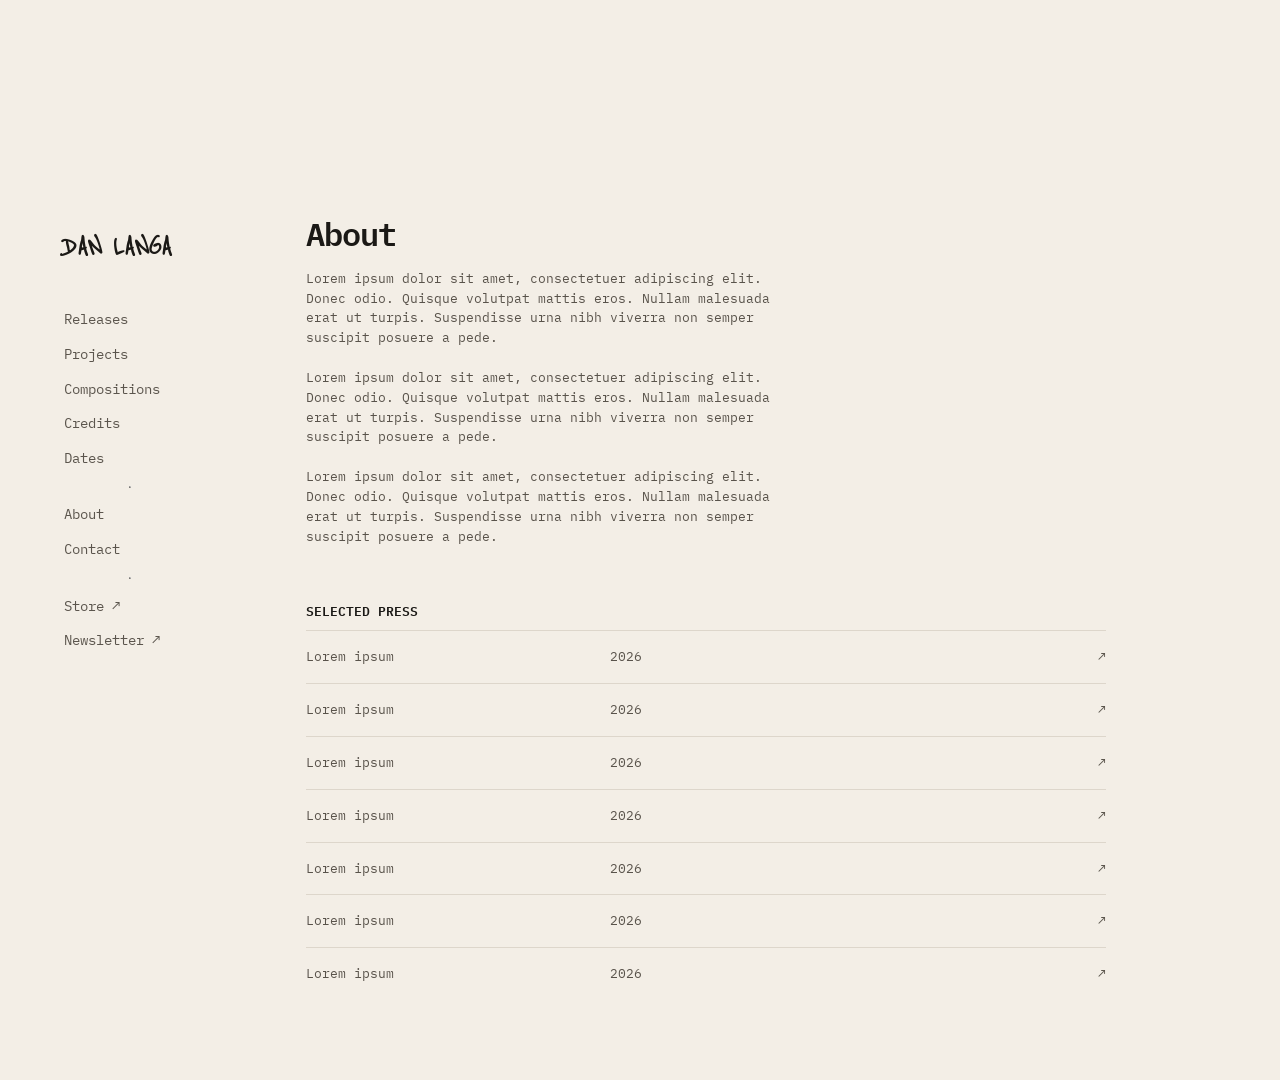
==== about.html @ b2753a32 "Initial Commit" ====
<!DOCTYPE html>
<html lang="en">
<head>
  <meta charset="UTF-8">
  <meta name="viewport" content="width=device-width, initial-scale=1">
  <title>Dan Langa — Home</title>
  
  <!--swap font code here from Google Fonts, then change css file -->
  <link rel="preconnect" href="https://fonts.googleapis.com">
  <link rel="preconnect" href="https://fonts.gstatic.com" crossorigin>
<link href="https://fonts.googleapis.com/css2?family=Cardo:ital,wght@0,400;0,700;1,400&family=IBM+Plex+Mono:ital,wght@0,100;0,200;0,300;0,400;0,500;0,600;0,700;1,100;1,200;1,300;1,400;1,500;1,600;1,700&family=Reenie+Beanie&display=swap" rel="stylesheet">
  <link rel="stylesheet" href="css/styles.css">
</head>

<body data-page="home">
  <!--mobile only-->
  <div class="mobile-bar">
    <strong>Dan Langa</strong>
    <button class="menu-btn" type="button" data-menu-toggle aria-expanded="false" aria-controls="sidebar">Menu</button>
  </div>
  <!--universal-->
  <div class="overlay" data-overlay></div>
  <div class="layout">
    <aside class="sidebar" id="sidebar">
      <a class="title" href="index.html">
        <span class="title-name">Dan Langa</span>
      </a>
      <nav class="nav" data-nav aria-label="Primary">
        <a href="releases.html">Releases</a>
        <a href="projects.html">Projects</a>
        <a href="compositions.html">Compositions</a><a href="credits.html">Credits</a>
        <a href="dates.html">Dates</a>
        <hr>
        <a href="about.html">About</a>
        <a href="contact.html">Contact</a>
        <hr>
        <a href="store.html">Store ↗</a>
        <a href="newsletter.html">Newsletter ↗</a>
      </nav>
    </aside>
    <main class="content" id="main">
      <header class="hero">
        <h1>About</h1>
        <p class="lede">Lorem ipsum dolor sit amet, consectetuer adipiscing elit. Donec odio. Quisque volutpat mattis eros. Nullam malesuada erat ut turpis. Suspendisse urna nibh viverra non semper suscipit posuere a pede.<br><br>Lorem ipsum dolor sit amet, consectetuer adipiscing elit. Donec odio. Quisque volutpat mattis eros. Nullam malesuada erat ut turpis. Suspendisse urna nibh viverra non semper suscipit posuere a pede.<br><br>Lorem ipsum dolor sit amet, consectetuer adipiscing elit. Donec odio. Quisque volutpat mattis eros. Nullam malesuada erat ut turpis. Suspendisse urna nibh viverra non semper suscipit posuere a pede.</p>
      </header>
        <p class="eyebrow">SELECTED PRESS</p>
            <article class="item date">
                <p>Lorem ipsum</p>

                <div class="program-note">
                    <p>2026</p>
                </div>
                <div class="item-end">
                    <p> ↗</p>
                </div>
            </article>
             <article class="item date">
                <p>Lorem ipsum</p>

                <div class="program-note">
                    <p>2026</p>
                </div>
                <div class="item-end">
                    <p> ↗</p>
                </div>
            </article>
             <article class="item date">
                <p>Lorem ipsum</p>

                <div class="program-note">
                    <p>2026</p>
                </div>
                <div class="item-end">
                    <p> ↗</p>
                </div>
            </article>
             <article class="item date">
                <p>Lorem ipsum</p>

                <div class="program-note">
                    <p>2026</p>
                </div>
                <div class="item-end">
                    <p> ↗</p>
                </div>
            </article>
             <article class="item date">
                <p>Lorem ipsum</p>

                <div class="program-note">
                    <p>2026</p>
                </div>
                <div class="item-end">
                    <p> ↗</p>
                </div>
            </article>
             <article class="item date">
                <p>Lorem ipsum</p>

                <div class="program-note">
                    <p>2026</p>
                </div>
                <div class="item-end">
                    <p> ↗</p>
                </div>
            </article>
             <article class="item date">
                <p>Lorem ipsum</p>

                <div class="program-note">
                    <p>2026</p>
                </div>
                <div class="item-end">
                    <p> ↗</p>
                </div>
            </article>
    </main>
  </div>
  <script src="js/nav.js"></script>
</body>
</html>
---- css/styles.css ----
:root {
  --bg: #f3eee6;
  --bg-item: #f3eee6;
  --ink: #1b1916;
  --muted: #59534b;
  --line: #ddd6cb;
  --sidebar: #f3eee6;
  --sidebar-text: #1b1916;
  --sidebar-muted: #5b554d;
  --accent: #795748;
  --accent-soft: #f3d9cc;
  --sidebar-w: 260px;
  --radius: 18px;
  --font-sans: "IBM Plex Mono", system-ui, sans-serif;
  --font-serif: "Cardo", Georgia, serif;
  --font-hw: "Reenie Beanie", cursive;
  --w: 800px;
}
*,
*::before,
*::after {
  box-sizing: border-box;
}
html {
  scroll-behavior: smooth;
}
body {
  margin: 0;
  min-height: 100vh;
  font-family: var(--font-sans);
  color: var(--ink);
  background: var(--bg);
  line-height: 1.55;
}
img {
  flex-grow: 1;
  max-width: 100%;
  display: block;
}
a {
  color: inherit;
}

hr {
    color: var(--sidebar-muted);
    border-bottom: 1px solid var(--sidebar-muted);
}

.layout {
  display: flex;
  min-height: 100vh;
}
.sidebar {
  position: sticky;
  top: 0;
  width: var(--sidebar-w);
  flex: 0 0 var(--sidebar-w);
  height: 100vh;
  background: var(--sidebar);
  color: var(--sidebar-text);
  display: flex;
  flex-direction: column;
  padding: 25vh 64px 80px 64px;
  z-index: 40;
}
.title {
  text-decoration: none;
  margin-bottom: 36px;
}
.title-name {
  font-family: var(--font-hw);
  font-size: 1.75rem;
  font-weight: 600;
  text-transform: uppercase;
}
.nav {
  font-family: var(--font-sans);
  display: flex;
  flex-direction: column;
  gap: 4px;
}
.nav a {
  text-decoration: none;
  color: var(--sidebar-muted);
  padding: 0.3rem 0px;
  border-radius: 10px;
  font-size: 0.85rem;
}
.nav a:hover,
.nav a:focus-visible {
  color: var(--sidebar-text);
  background: rgba(255, 255, 255, 0.06);
}
.nav a.is-active {
  color: var(--sidebar-text);
  background: rgba(194, 78, 29, 0.22);
}

.mobile-bar {
  display: none;
  align-items: center;
  justify-content: space-between;
  padding: 14px 16px;
  background: var(--sidebar);
  color: var(--sidebar-text);
  position: sticky;
  top: 0;
  z-index: 50;
}
.menu-btn {
  appearance: none;
  border: 1px solid rgba(255, 255, 255, 0.18);
  background: transparent;
  color: inherit;
  border-radius: 10px;
  padding: 8px 12px;
  font: inherit;
  cursor: pointer;
}
.overlay {
  display: none;
  position: fixed;
  inset: 0;
  background: rgba(22, 29, 26, 0.45);
  z-index: 30;
}
.content {
  flex: 1;
  min-width: 0;
  padding: 24vh 64px 80px 64px;
  width:  100%;
  display: flex;
  flex-direction: column;
  align-items: center;
  transform:translateX(-64px)
}
.hero {
  width: 100%;
  max-width: var(--w);
  margin-bottom: 48px;
}

h1,
h2,
h3 {
  font-family: var(--font-serif);
  letter-spacing: -0.03em;
  font-weight: 550;
  line-height: 1.15;
}
h1 {
  font-family: var(--font-sans);
  margin: 0 0 16px;
}
h2 {
  font-size: 1.7rem;
  margin: 0 0 12px;
}
h3 {
  font-size: 1.2rem;
  margin: 0 0 8px;
}
.lede {
    font-size: .8rem;
  color: var(--muted);
  margin: 0;
  max-width: 62ch;
}

.eyebrow {
    text-align:left;
    width:100%;
    font-size:.8rem;
    font-weight:600;
    margin:.5rem 0;
    max-width:var(--w)
}

.item {
  background: var(--bg-item);
  border-top: 1px solid var(--line);
  padding: 1rem 0px;
  display: flex;
  align-items: center;
  max-width: var(--w);
  gap: 1rem;
  width: 100%;
}

.item h3 {
  flex: 1;
}

.item p {
  flex: 2;
  margin: 0;
  color: var(--muted);
  font-size:.8rem
}

.item a {
  flex: 1.25;
  text-align: right;
  font-family: var(--font-sans);
  font-size: .8rem;
}

.credits a {
    text-align: center;
}

.item .img {
    flex: 1;
    width: 100%;
    align-self: start;
}

.credits .img {
    flex: 0.5;
    width: 100%;
    align-self: start;
}

.credits {
    padding: .5rem 0;
}

.item .item-end {
    text-align: end;
}

.item .release {
    flex: 1.5
}

.item .release h3{
    font-size: 1rem;
    margin-bottom: 0;
}

.item .composition h3{
    font-size: 1rem;
    margin-bottom: 0;
}

.item .release p{
    flex: 0.5
}

.item .release-btn {
    flex: 2;
    display: flex;
    justify-content: center;
    align-items: center;
}

.tracks {
padding: .5rem 0;

}

.composition {
    flex: 1
}

.date {
    display: grid;
    grid-template-columns: repeat(3, 1fr);
  grid-template-rows: auto; /* or a specific height */
}

.date h3 {
    font-size:1rem;
}

.program-note {
    flex: 3;
    margin: 0 2rem;
}
.stack {
  display: grid;
  gap: 16px;
  max-width: 760px;
}
.section {
  margin-top: 40px;
}

.list {
  margin: 0;
  padding: 0;
  list-style: none;
}
.list li {
  padding: 16px 0;
  border-bottom: 1px solid var(--line);
}
.list li:first-child {
  padding-top: 0;
}
.muted {
  color: var(--muted);
}
.btn {
  display: inline-flex;
  align-items: center;
  gap: 8px;
  text-decoration: none;
  background: #766858;
  color: #fff;
  padding: .25rem .5rem;
  font-size: 0.75rem;
  font-weight: 500;
  cursor:pointer;
}
.btn:hover {
  background: var(--accent);
}
.form {
  display: grid;
  gap: 14px;
  max-width: 520px;
}
label {
  display: grid;
  gap: 6px;
  font-size: 0.9rem;
}
input,
textarea,
select {
  font: inherit;
  padding: 11px 12px;
  border-radius: 12px;
  border: 1px solid var(--line);
  background: #fff;
}
textarea {
  min-height: 140px;
  resize: vertical;
}
button[type="submit"] {
  appearance: none;
  border: 0;
  background: var(--ink);
  color: #fff;
  font: inherit;
  padding: 12px 16px;
  border-radius: 999px;
  cursor: pointer;
  justify-self: start;
}
button[type="submit"]:hover {
  background: var(--accent);
}
.faq details {
  background: var(--bg-item);
  border: 1px solid var(--line);
  border-radius: 14px;
  padding: 14px 16px;
}
.faq summary {
  cursor: pointer;
  font-weight: 600;
}
.faq p {
  margin: 10px 0 0;
  color: var(--muted);
}
@media (max-width: 900px) {
 
  .mobile-bar {
    display: flex;
  }
  .layout {
    display: block;
  }
  .sidebar {
    position: fixed;
    left: 0;
    top: 0;
    transform: translateX(-105%);
    transition: transform 0.22s ease;
  }
  body.nav-open .sidebar {
    transform: translateX(0);
  }
  body.nav-open .overlay {
    display: block;
  }
  .content {
    padding: 28px 18px 64px;
    transform: none;
  }

  .item {
    flex-direction: column;
    align-items: start;
  }

  .item .img {
    max-width: 300px;
  }
}
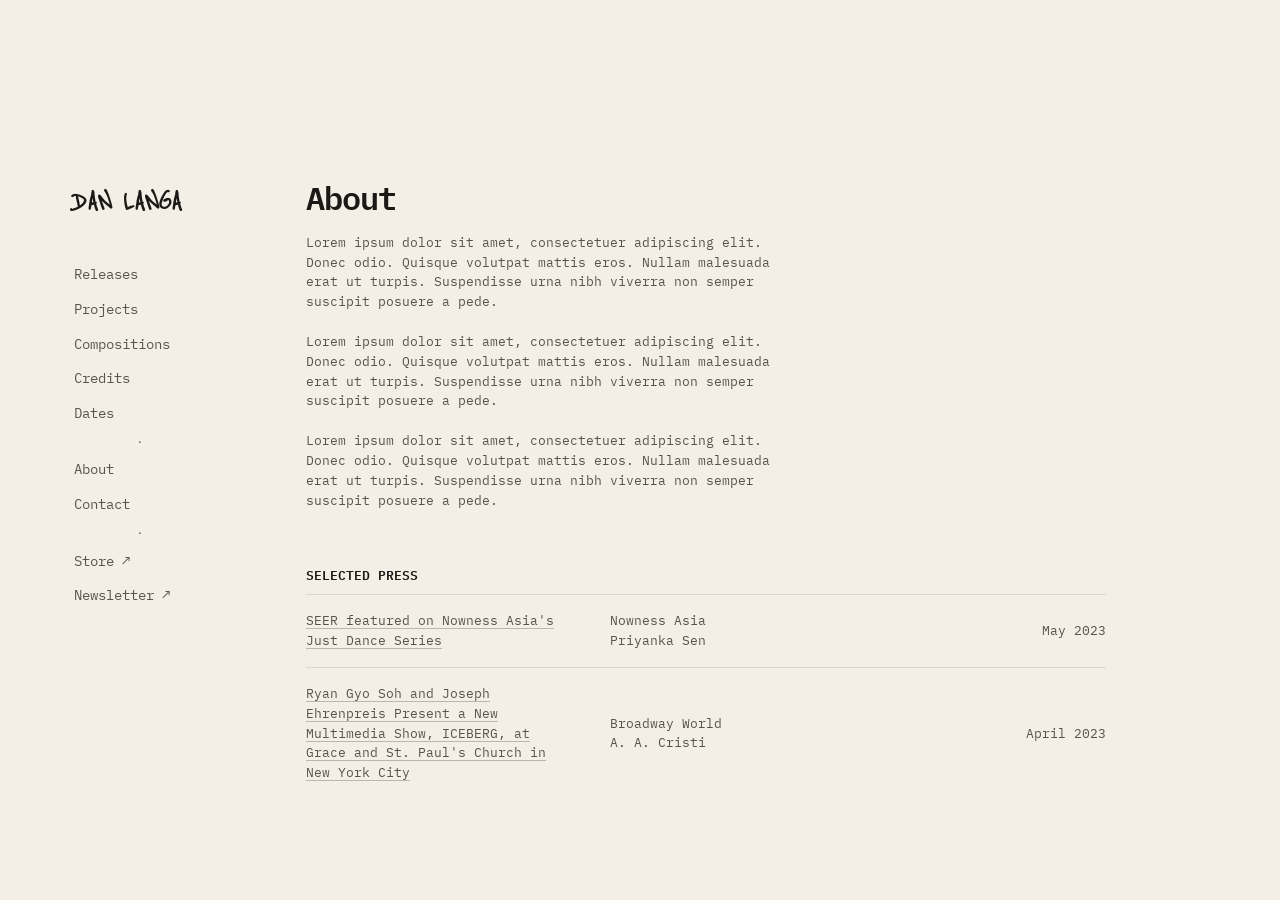
==== commit 97927d35: "press" ====
--- a/about.html
+++ b/about.html
@@ -45,75 +45,28 @@
       </header>
         <p class="eyebrow">SELECTED PRESS</p>
             <article class="item date">
-                <p>Lorem ipsum</p>
+                <p><a href="https://www.nowness.asia/series/just-dance/seer" target="_blank">SEER featured on Nowness Asia's Just Dance Series</a></p>
 
                 <div class="program-note">
-                    <p>2026</p>
+                                    <p>Nowness Asia<br>Priyanka Sen</p>
+
                 </div>
                 <div class="item-end">
-                    <p> ↗</p>
+             <p>May 2023</p>
                 </div>
             </article>
              <article class="item date">
-                <p>Lorem ipsum</p>
+                <p><a href="https://www.broadwayworld.com/off-off-broadway/article/Ren-Gyo-Soh-And-Joseph-Ehrenpreis-Present-A-New-Multimedia-Show-ICEBERG-At-Grace-And-St-Pauls-Church-In-New-York-City-20230406?fbclid=IwAR1l98s5ngQ7y14wrTatu4UjXl0elTMxvjbIF1MLgVznG6MHo-3UDk4pmI4" target="_blank">Ryan Gyo Soh and Joseph Ehrenpreis Present a New Multimedia Show, ICEBERG, at Grace and St. Paul's Church in New York City</a></p>
 
                 <div class="program-note">
-                    <p>2026</p>
+                                    <p>Broadway World<br>A. A. Cristi</p>
+
                 </div>
                 <div class="item-end">
-                    <p> ↗</p>
+             <p>April 2023</p>
                 </div>
             </article>
-             <article class="item date">
-                <p>Lorem ipsum</p>
-
-                <div class="program-note">
-                    <p>2026</p>
-                </div>
-                <div class="item-end">
-                    <p> ↗</p>
-                </div>
-            </article>
-             <article class="item date">
-                <p>Lorem ipsum</p>
-
-                <div class="program-note">
-                    <p>2026</p>
-                </div>
-                <div class="item-end">
-                    <p> ↗</p>
-                </div>
-            </article>
-             <article class="item date">
-                <p>Lorem ipsum</p>
-
-                <div class="program-note">
-                    <p>2026</p>
-                </div>
-                <div class="item-end">
-                    <p> ↗</p>
-                </div>
-            </article>
-             <article class="item date">
-                <p>Lorem ipsum</p>
-
-                <div class="program-note">
-                    <p>2026</p>
-                </div>
-                <div class="item-end">
-                    <p> ↗</p>
-                </div>
-            </article>
-             <article class="item date">
-                <p>Lorem ipsum</p>
-
-                <div class="program-note">
-                    <p>2026</p>
-                </div>
-                <div class="item-end">
-                    <p> ↗</p>
-                </div>
-            </article>
+           
     </main>
   </div>
   <script src="js/nav.js"></script>
--- a/css/styles.css
+++ b/css/styles.css
@@ -39,6 +39,9 @@
 }
 a {
   color: inherit;
+  text-underline-offset: .2rem;
+  text-decoration:underline;
+  text-decoration-color: #c0b4af;
 }
 
 hr {
@@ -49,6 +52,7 @@
 .layout {
   display: flex;
   min-height: 100vh;
+  justify-content:center;
 }
 .sidebar {
   position: sticky;
@@ -60,7 +64,7 @@
   color: var(--sidebar-text);
   display: flex;
   flex-direction: column;
-  padding: 25vh 64px 80px 64px;
+  padding: 20vh 64px 80px 64px;
   z-index: 40;
 }
 .title {
@@ -90,10 +94,6 @@
 .nav a:focus-visible {
   color: var(--sidebar-text);
   background: rgba(255, 255, 255, 0.06);
-}
-.nav a.is-active {
-  color: var(--sidebar-text);
-  background: rgba(194, 78, 29, 0.22);
 }
 
 .mobile-bar {
@@ -127,7 +127,8 @@
 .content {
   flex: 1;
   min-width: 0;
-  padding: 24vh 64px 80px 64px;
+  max-width: 1000px;
+  padding: 20vh 64px 80px 64px;
   width:  100%;
   display: flex;
   flex-direction: column;
@@ -143,7 +144,7 @@
 h1,
 h2,
 h3 {
-  font-family: var(--font-serif);
+  font-family: var(--font-sans);
   letter-spacing: -0.03em;
   font-weight: 550;
   line-height: 1.15;
@@ -153,11 +154,11 @@
   margin: 0 0 16px;
 }
 h2 {
-  font-size: 1.7rem;
+  font-size: 1.6rem;
   margin: 0 0 12px;
 }
 h3 {
-  font-size: 1.2rem;
+  font-size: 1rem;
   margin: 0 0 8px;
 }
 .lede {
@@ -185,6 +186,7 @@
   max-width: var(--w);
   gap: 1rem;
   width: 100%;
+  flex-wrap: wrap;
 }
 
 .item h3 {
@@ -227,6 +229,7 @@
 
 .item .item-end {
     text-align: end;
+    flex:1;
 }
 
 .item .release {
@@ -234,7 +237,7 @@
 }
 
 .item .release h3{
-    font-size: 1rem;
+    font-size: .9rem;
     margin-bottom: 0;
 }
 
@@ -248,14 +251,27 @@
 }
 
 .item .release-btn {
-    flex: 2;
+    flex: 1;
     display: flex;
-    justify-content: center;
-    align-items: center;
-}
+    justify-content: end;
+    align-items: end;
+ 
+
+}
+
+.item .btn {
+   color: white;
+    font-size:.8rem;
+    font-weight:500;
+
+}
+
 
 .tracks {
-padding: .5rem 0;
+padding: .6rem 0;
+display:flex;
+flex-direction:column;
+gap:4px
 
 }
 
@@ -401,4 +417,47 @@
   .item .img {
     max-width: 300px;
   }
+}
+
+/* Reset the button so it looks like your current .btn div */
+button.btn {
+    font: inherit;
+    color: inherit;
+    border: 0;.item { flex-wrap: wrap; }
+    cursor: pointer;
+}
+
+/* Hide ABOUT while open (the mockup shows LESS at the bottom instead) */
+.item.is-open .release-btn {
+    visibility: hidden;
+}
+
+/* Expandable region: spans every column of the article's grid */
+.details {
+    flex: 0 0 100%;
+    display: grid;
+    grid-template-rows: 0fr;
+    /* transition: grid-template-rows 0.4s ease; */
+}
+.item.is-open .details {
+    grid-template-rows: 1fr;
+}
+.details-inner {
+    overflow: hidden;
+    min-height: 0; /* required for the 0fr collapse to work */
+}
+
+.details-columns {
+    display: grid;
+    grid-template-columns: 1fr 1fr;
+    gap: 3rem;
+    padding: 1.5rem 0 1.25rem;
+}
+
+@media (max-width: 700px) {
+    .details-columns { grid-template-columns: 1fr; gap: 0; }
+}
+
+@media (prefers-reduced-motion: reduce) {
+    .details { transition: none; }
 }
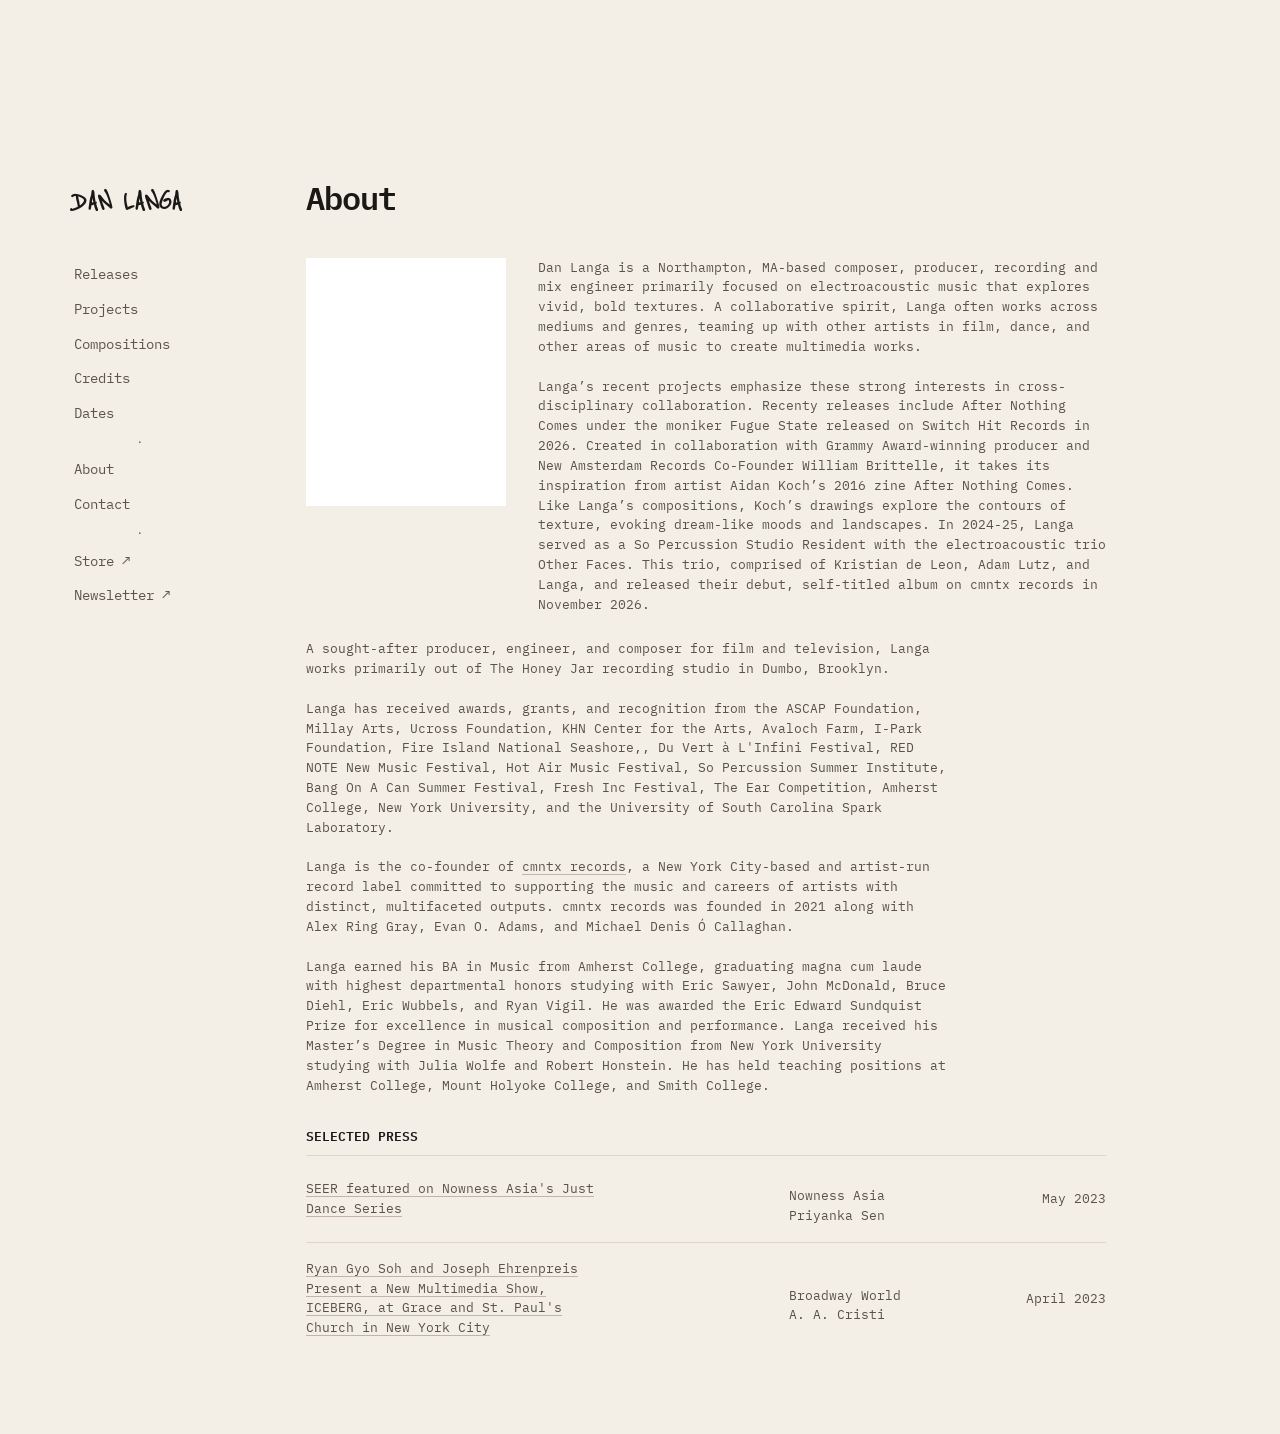
==== commit c9518fb3: "about" ====
--- a/about.html
+++ b/about.html
@@ -1,14 +1,17 @@
 <!DOCTYPE html>
 <html lang="en">
+
 <head>
   <meta charset="UTF-8">
   <meta name="viewport" content="width=device-width, initial-scale=1">
   <title>Dan Langa — Home</title>
-  
+
   <!--swap font code here from Google Fonts, then change css file -->
   <link rel="preconnect" href="https://fonts.googleapis.com">
   <link rel="preconnect" href="https://fonts.gstatic.com" crossorigin>
-<link href="https://fonts.googleapis.com/css2?family=Cardo:ital,wght@0,400;0,700;1,400&family=IBM+Plex+Mono:ital,wght@0,100;0,200;0,300;0,400;0,500;0,600;0,700;1,100;1,200;1,300;1,400;1,500;1,600;1,700&family=Reenie+Beanie&display=swap" rel="stylesheet">
+  <link
+    href="https://fonts.googleapis.com/css2?family=Cardo:ital,wght@0,400;0,700;1,400&family=IBM+Plex+Mono:ital,wght@0,100;0,200;0,300;0,400;0,500;0,600;0,700;1,100;1,200;1,300;1,400;1,500;1,600;1,700&family=Reenie+Beanie&display=swap"
+    rel="stylesheet">
   <link rel="stylesheet" href="css/styles.css">
 </head>
 
@@ -41,34 +44,91 @@
     <main class="content" id="main">
       <header class="hero">
         <h1>About</h1>
-        <p class="lede">Lorem ipsum dolor sit amet, consectetuer adipiscing elit. Donec odio. Quisque volutpat mattis eros. Nullam malesuada erat ut turpis. Suspendisse urna nibh viverra non semper suscipit posuere a pede.<br><br>Lorem ipsum dolor sit amet, consectetuer adipiscing elit. Donec odio. Quisque volutpat mattis eros. Nullam malesuada erat ut turpis. Suspendisse urna nibh viverra non semper suscipit posuere a pede.<br><br>Lorem ipsum dolor sit amet, consectetuer adipiscing elit. Donec odio. Quisque volutpat mattis eros. Nullam malesuada erat ut turpis. Suspendisse urna nibh viverra non semper suscipit posuere a pede.</p>
+        <br>
+
+        <div class="about">
+          <div><img style="max-width:200px" src='./assets/images/blank2.png'></div>
+          <p class="lede">Dan Langa is a Northampton, MA-based composer, producer, recording and mix engineer primarily
+            focused on electroacoustic music that explores vivid, bold textures. A collaborative spirit, Langa often
+            works
+            across mediums and genres, teaming up with other artists in film, dance, and other areas of music to create
+            multimedia works.
+            <br><br>
+                Langa’s recent projects emphasize these strong interests in cross-disciplinary collaboration. Recenty
+          releases
+          include After Nothing Comes under the moniker Fugue State released on Switch Hit Records in 2026. Created in
+          collaboration with Grammy Award-winning producer and New Amsterdam Records Co-Founder William Brittelle, it
+          takes its inspiration from artist Aidan Koch’s 2016 zine After Nothing Comes. Like Langa’s compositions,
+          Koch’s drawings explore the contours of texture, evoking dream-like moods and landscapes. In 2024-25, Langa
+          served as a So Percussion Studio Resident with the electroacoustic trio Other Faces. This trio, comprised of
+          Kristian de Leon, Adam Lutz, and Langa, and released their debut, self-titled album on cmntx records in
+          November 2026.
+      
+          </p>
+
+        </div>
+        <br>
+        <div class="about">
+        <p class="lede">
+      
+          A sought-after producer, engineer, and composer for film and television, Langa works primarily out of The
+          Honey Jar recording studio in Dumbo, Brooklyn.
+          <br><br>
+          Langa has received awards, grants, and recognition from the ASCAP Foundation, Millay Arts, Ucross
+          Foundation,
+          KHN Center for the Arts, Avaloch Farm, I-Park Foundation, Fire Island National Seashore,, Du Vert à L'Infini
+          Festival, RED NOTE New Music Festival, Hot Air Music Festival, So Percussion Summer Institute, Bang On A Can
+          Summer Festival, Fresh Inc Festival, The Ear Competition, Amherst College, New York University, and the
+          University of South Carolina Spark Laboratory.
+          <br><br>
+          Langa is the co-founder of <a href="https://www.cmntxrecords.com/" target="_blank">cmntx records</a>, a New York City-based and artist-run record label committed to
+          supporting the music and careers of artists with distinct, multifaceted outputs. cmntx records was founded
+          in
+          2021 along with Alex Ring Gray, Evan O. Adams, and Michael Denis Ó Callaghan.
+          <br><br>
+          Langa earned his BA in Music from Amherst College, graduating magna cum laude with highest departmental
+          honors
+          studying with Eric Sawyer, John McDonald, Bruce Diehl, Eric Wubbels, and Ryan Vigil. He was awarded the Eric
+          Edward Sundquist Prize for excellence in musical composition and performance. Langa received his Master’s
+          Degree in Music Theory and Composition from New York University studying with Julia Wolfe and Robert
+          Honstein.
+          He has held teaching positions at Amherst College, Mount Holyoke College, and Smith College.
+        </p>
+        <div style="width:100%; max-width:200px"></div>
+        </div>
       </header>
-        <p class="eyebrow">SELECTED PRESS</p>
-            <article class="item date">
-                <p><a href="https://www.nowness.asia/series/just-dance/seer" target="_blank">SEER featured on Nowness Asia's Just Dance Series</a></p>
 
-                <div class="program-note">
-                                    <p>Nowness Asia<br>Priyanka Sen</p>
+      <p class="eyebrow">SELECTED PRESS</p>
+      <article class="item date">
+        <p><a href="https://www.nowness.asia/series/just-dance/seer" target="_blank">SEER featured on Nowness Asia's
+            Just Dance Series</a></p>
+<div></div>
+        <div class="program-note press">
+          <p>Nowness Asia<br>Priyanka Sen</p>
 
-                </div>
-                <div class="item-end">
-             <p>May 2023</p>
-                </div>
-            </article>
-             <article class="item date">
-                <p><a href="https://www.broadwayworld.com/off-off-broadway/article/Ren-Gyo-Soh-And-Joseph-Ehrenpreis-Present-A-New-Multimedia-Show-ICEBERG-At-Grace-And-St-Pauls-Church-In-New-York-City-20230406?fbclid=IwAR1l98s5ngQ7y14wrTatu4UjXl0elTMxvjbIF1MLgVznG6MHo-3UDk4pmI4" target="_blank">Ryan Gyo Soh and Joseph Ehrenpreis Present a New Multimedia Show, ICEBERG, at Grace and St. Paul's Church in New York City</a></p>
+        </div>
+        <div class="item-end press">
+          <p>May 2023</p>
+        </div>
+      </article>
+      <article class="item date">
+        <p><a
+            href="https://www.broadwayworld.com/off-off-broadway/article/Ren-Gyo-Soh-And-Joseph-Ehrenpreis-Present-A-New-Multimedia-Show-ICEBERG-At-Grace-And-St-Pauls-Church-In-New-York-City-20230406?fbclid=IwAR1l98s5ngQ7y14wrTatu4UjXl0elTMxvjbIF1MLgVznG6MHo-3UDk4pmI4"
+            target="_blank">Ryan Gyo Soh and Joseph Ehrenpreis Present a New Multimedia Show, ICEBERG, at Grace and St.
+            Paul's Church in New York City</a></p>
+<div></div>
+        <div class="program-note press">
+          <p>Broadway World<br>A. A. Cristi</p>
 
-                <div class="program-note">
-                                    <p>Broadway World<br>A. A. Cristi</p>
+        </div>
+        <div class="item-end press">
+          <p>April 2023</p>
+        </div>
+      </article>
 
-                </div>
-                <div class="item-end">
-             <p>April 2023</p>
-                </div>
-            </article>
-           
     </main>
   </div>
   <script src="js/nav.js"></script>
 </body>
+
 </html>
--- a/css/styles.css
+++ b/css/styles.css
@@ -138,7 +138,7 @@
 .hero {
   width: 100%;
   max-width: var(--w);
-  margin-bottom: 48px;
+  margin-bottom: 24px;
 }
 
 h1,
@@ -165,7 +165,7 @@
     font-size: .8rem;
   color: var(--muted);
   margin: 0;
-  max-width: 62ch;
+  align-self: flex-end;
 }
 
 .eyebrow {
@@ -207,6 +207,12 @@
   font-size: .8rem;
 }
 
+.projects a {
+  flex: 1;
+}
+
+
+
 .credits a {
     text-align: center;
 }
@@ -243,7 +249,6 @@
 
 .item .composition h3{
     font-size: 1rem;
-    margin-bottom: 0;
 }
 
 .item .release p{
@@ -276,12 +281,12 @@
 }
 
 .composition {
-    flex: 1
+    flex: 5
 }
 
 .date {
     display: grid;
-    grid-template-columns: repeat(3, 1fr);
+    grid-template-columns: 2fr 1fr 1fr 1fr;
   grid-template-rows: auto; /* or a specific height */
 }
 
@@ -291,7 +296,6 @@
 
 .program-note {
     flex: 3;
-    margin: 0 2rem;
 }
 .stack {
   display: grid;
@@ -369,22 +373,21 @@
 button[type="submit"]:hover {
   background: var(--accent);
 }
-.faq details {
-  background: var(--bg-item);
-  border: 1px solid var(--line);
-  border-radius: 14px;
-  padding: 14px 16px;
-}
-.faq summary {
-  cursor: pointer;
-  font-weight: 600;
-}
-.faq p {
-  margin: 10px 0 0;
-  color: var(--muted);
-}
+
+.about {
+  display: flex;
+  flex-direction:row;
+  gap: 2rem;
+}
+
 @media (max-width: 900px) {
  
+  .about {
+
+  flex-direction:column;
+
+}
+
   .mobile-bar {
     display: flex;
   }
@@ -460,4 +463,42 @@
 
 @media (prefers-reduced-motion: reduce) {
     .details { transition: none; }
-}+}
+
+.program-note {
+    margin-top: 4px;
+}
+
+
+
+.program-note summary {
+    cursor: pointer;
+    list-style: none;
+    display: inline-block;
+}
+
+.program-note summary::-webkit-details-marker {
+    display: none;
+}
+
+.program-note summary::after {
+    content: " +";
+}
+
+.program-note[open] summary::after {
+    content: " −";
+}
+
+.program-note p {
+    margin-top: 10px;
+}
+
+summary {
+  font-size: .8rem;
+  color: var(--muted);
+     text-underline-offset: .2rem;
+    text-decoration: underline;
+    text-decoration-color: #c0b4af;
+    user-select: none
+}
+
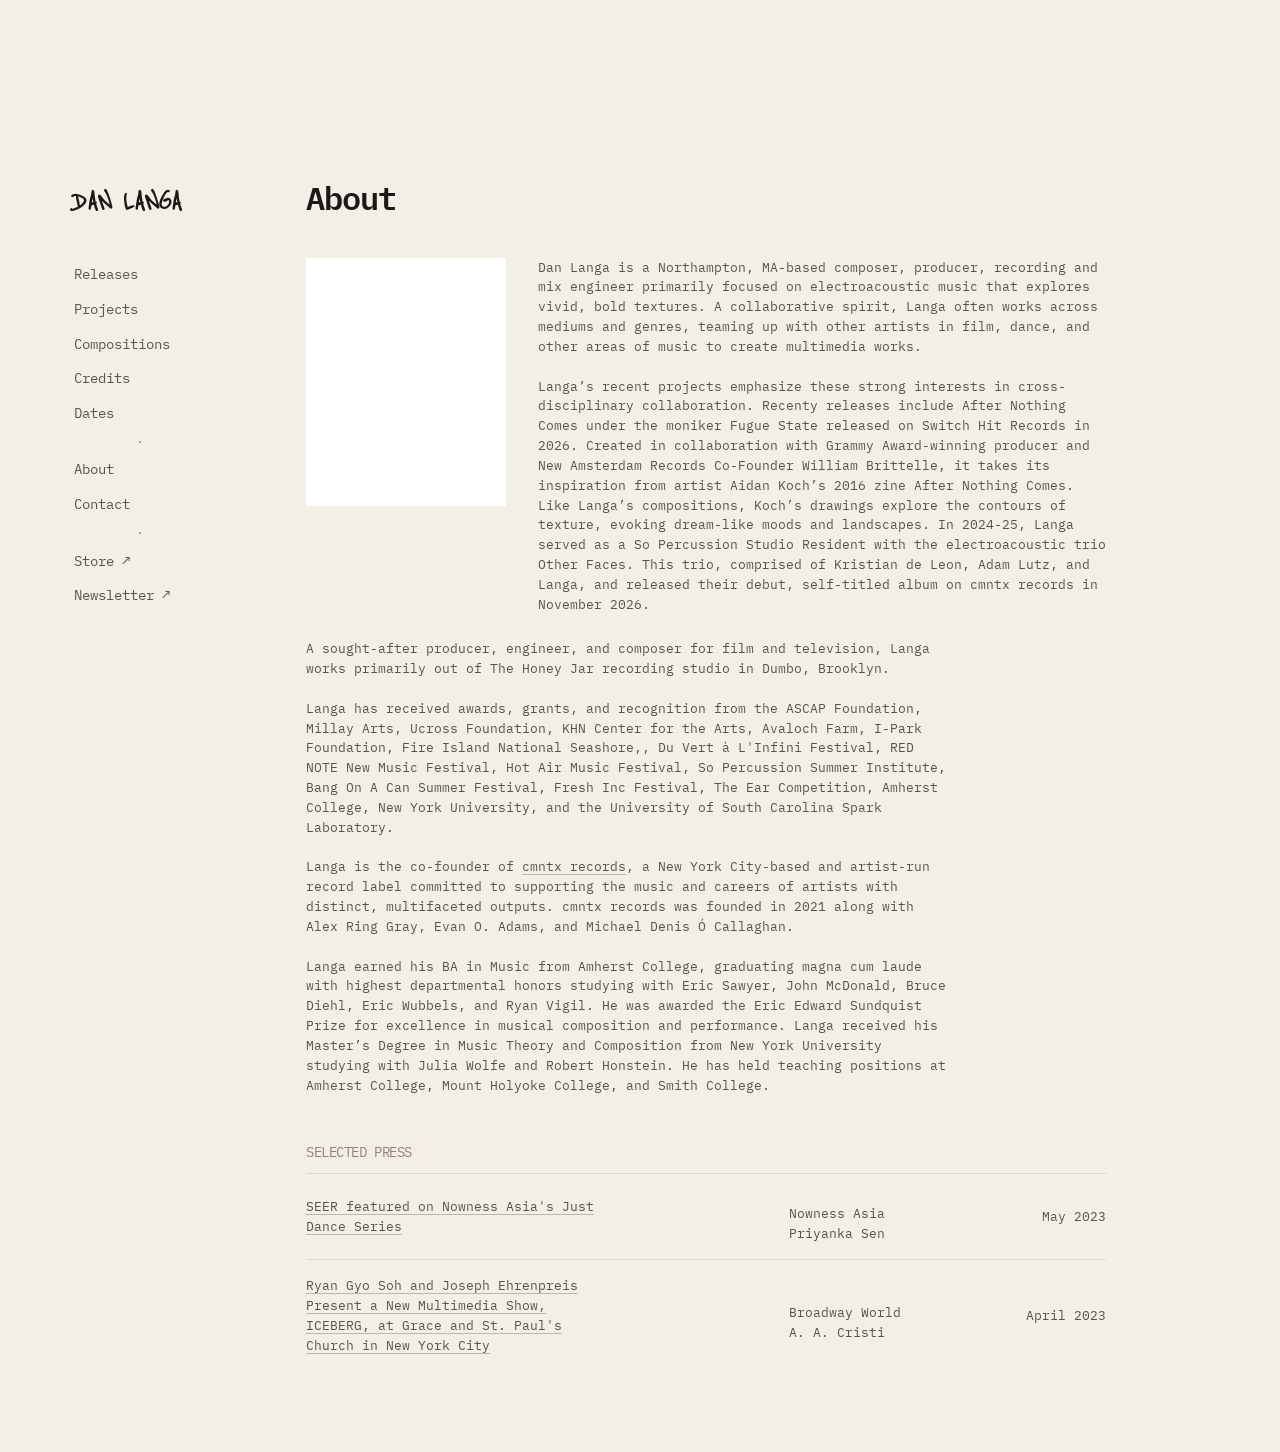
==== commit c586fe76: "buttons" ====
--- a/about.html
+++ b/about.html
@@ -97,9 +97,10 @@
         <div style="width:100%; max-width:200px"></div>
         </div>
       </header>
-
-      <p class="eyebrow">SELECTED PRESS</p>
-      <article class="item date">
+<br>
+<h2
+                style="text-align: left; width: 100%; font-size:.9rem; max-width:800px; color:rgb(145, 130, 117); font-weight:400">
+                SELECTED PRESS</h2>      <article class="item date">
         <p><a href="https://www.nowness.asia/series/just-dance/seer" target="_blank">SEER featured on Nowness Asia's
             Just Dance Series</a></p>
 <div></div>
--- a/css/styles.css
+++ b/css/styles.css
@@ -243,8 +243,8 @@
 }
 
 .item .release h3{
-    font-size: .9rem;
-    margin-bottom: 0;
+    font-size: 1rem;
+    margin-bottom: 4px;
 }
 
 .item .composition h3{
@@ -264,19 +264,13 @@
 
 }
 
-.item .btn {
-   color: white;
-    font-size:.8rem;
-    font-weight:500;
-
-}
 
 
 .tracks {
 padding: .6rem 0;
 display:flex;
 flex-direction:column;
-gap:4px
+gap:8px
 
 }
 
@@ -292,6 +286,8 @@
 
 .date h3 {
     font-size:1rem;
+    font-weight:500;
+    margin-top:8px;
 }
 
 .program-note {
@@ -321,21 +317,7 @@
 .muted {
   color: var(--muted);
 }
-.btn {
-  display: inline-flex;
-  align-items: center;
-  gap: 8px;
-  text-decoration: none;
-  background: #766858;
-  color: #fff;
-  padding: .25rem .5rem;
-  font-size: 0.75rem;
-  font-weight: 500;
-  cursor:pointer;
-}
-.btn:hover {
-  background: var(--accent);
-}
+
 .form {
   display: grid;
   gap: 14px;
@@ -428,12 +410,9 @@
     color: inherit;
     border: 0;.item { flex-wrap: wrap; }
     cursor: pointer;
-}
-
-/* Hide ABOUT while open (the mockup shows LESS at the bottom instead) */
-.item.is-open .release-btn {
-    visibility: hidden;
-}
+    background-color: transparent;
+}
+
 
 /* Expandable region: spans every column of the article's grid */
 .details {
@@ -502,3 +481,49 @@
     user-select: none
 }
 
+.past {
+  display: flex;
+  flex-direction: column;
+  align-items: start;
+  margin-bottom:4px;
+}
+
+.past p {
+  margin-bottom:6px;
+}
+
+.about-btn {
+    background: none;
+    border: none;
+    padding: 0;
+    font: inherit;
+    color: inherit;
+    cursor: pointer;
+    text-align: left;
+}
+
+.about-btn::after {
+    content: " +";
+}
+
+.item.is-open .about-btn::after {
+    content: " −";
+}
+
+.about-btn:focus-visible {
+    outline: 2px solid currentColor;
+    outline-offset: 2px;
+}
+
+button.btn {
+    font: inherit;
+    color: inherit;
+    border: 0;
+    cursor: pointer;
+    background-color: transparent;
+        font-size:.8rem;
+          text-underline-offset: .2rem;
+  text-decoration:underline;
+  text-decoration-color: #c0b4af;
+
+}
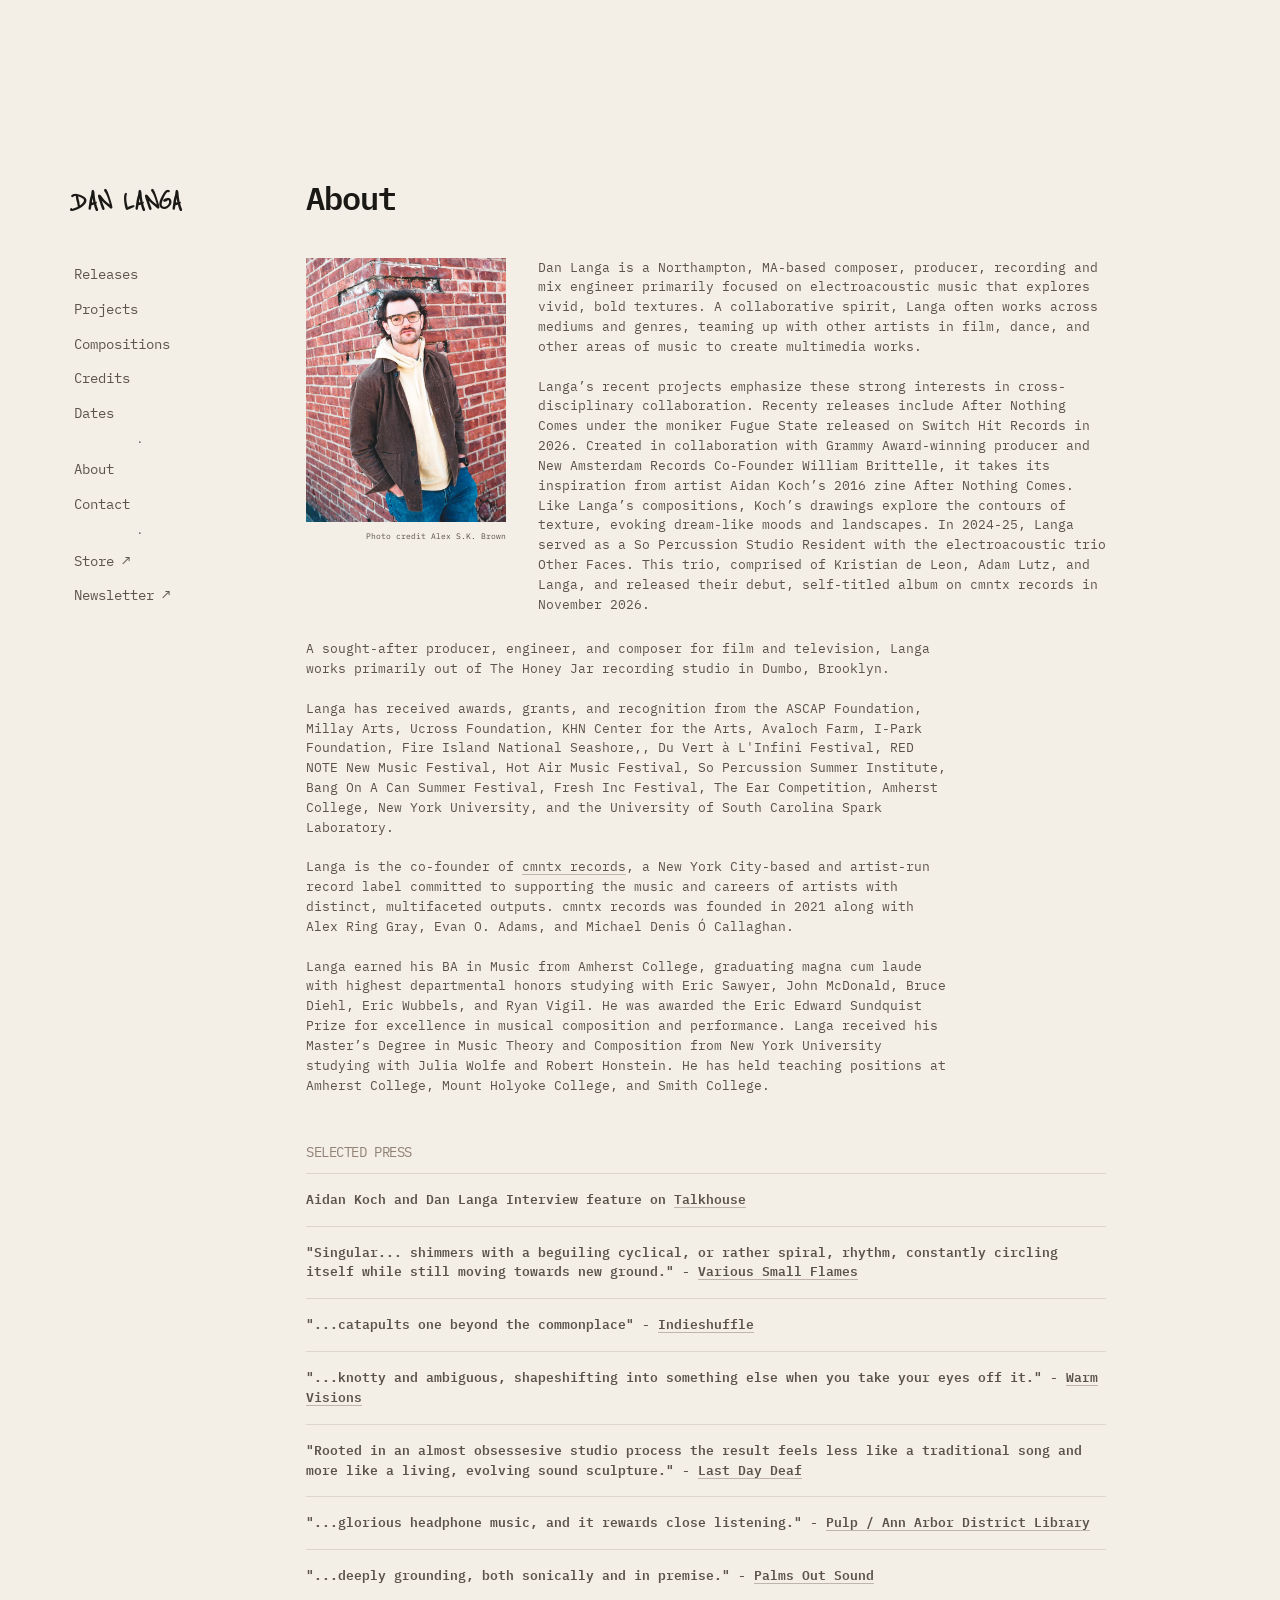
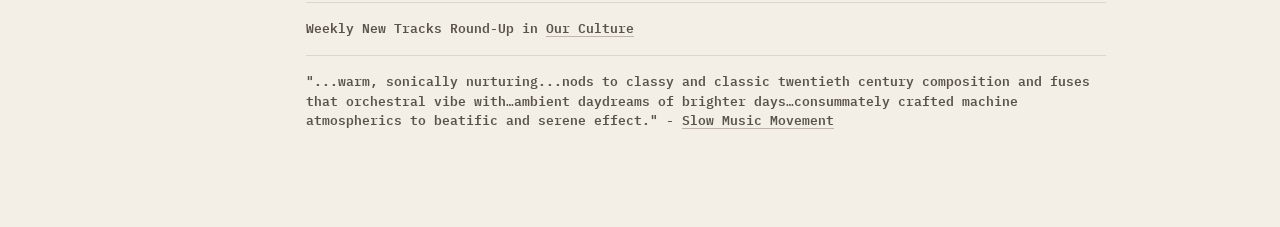
==== commit e281c5bc: "pre final" ====
--- a/about.html
+++ b/about.html
@@ -4,7 +4,7 @@
 <head>
   <meta charset="UTF-8">
   <meta name="viewport" content="width=device-width, initial-scale=1">
-  <title>Dan Langa — Home</title>
+  <title>Dan Langa — About</title>
 
   <!--swap font code here from Google Fonts, then change css file -->
   <link rel="preconnect" href="https://fonts.googleapis.com">
@@ -13,12 +13,18 @@
     href="https://fonts.googleapis.com/css2?family=Cardo:ital,wght@0,400;0,700;1,400&family=IBM+Plex+Mono:ital,wght@0,100;0,200;0,300;0,400;0,500;0,600;0,700;1,100;1,200;1,300;1,400;1,500;1,600;1,700&family=Reenie+Beanie&display=swap"
     rel="stylesheet">
   <link rel="stylesheet" href="css/styles.css">
+  <link rel="apple-touch-icon" sizes="180x180" href="./assets/images/favicon_io/apple-touch-icon.png">
+  <link rel="icon" type="image/png" sizes="32x32" href="./assets/images/favicon_io/favicon-32x32.png">
+  <link rel="icon" type="image/png" sizes="16x16" href="./assets/images/favicon_io/favicon-16x16.png">
+  <link rel="manifest" href="./assets/images/favicon_io/site.webmanifest">
 </head>
 
 <body data-page="home">
   <!--mobile only-->
   <div class="mobile-bar">
-    <strong>Dan Langa</strong>
+      <a class="title" href="index.html">
+        <span class="title-name" style="padding:0.5rem">DAN LANGA</span>
+      </a>
     <button class="menu-btn" type="button" data-menu-toggle aria-expanded="false" aria-controls="sidebar">Menu</button>
   </div>
   <!--universal-->
@@ -47,85 +53,122 @@
         <br>
 
         <div class="about">
-          <div><img style="max-width:200px" src='./assets/images/blank2.png'></div>
-          <p class="lede">Dan Langa is a Northampton, MA-based composer, producer, recording and mix engineer primarily
+          <div><img style="max-width:200px" src='./assets/images/headshot.avif'>
+            <p class="caption">Photo credit Alex S.K.
+              Brown</p>
+          </div>
+          <p class="lede" >Dan Langa is a Northampton, MA-based composer, producer, recording and mix engineer primarily
             focused on electroacoustic music that explores vivid, bold textures. A collaborative spirit, Langa often
             works
             across mediums and genres, teaming up with other artists in film, dance, and other areas of music to create
             multimedia works.
             <br><br>
-                Langa’s recent projects emphasize these strong interests in cross-disciplinary collaboration. Recenty
-          releases
-          include After Nothing Comes under the moniker Fugue State released on Switch Hit Records in 2026. Created in
-          collaboration with Grammy Award-winning producer and New Amsterdam Records Co-Founder William Brittelle, it
-          takes its inspiration from artist Aidan Koch’s 2016 zine After Nothing Comes. Like Langa’s compositions,
-          Koch’s drawings explore the contours of texture, evoking dream-like moods and landscapes. In 2024-25, Langa
-          served as a So Percussion Studio Resident with the electroacoustic trio Other Faces. This trio, comprised of
-          Kristian de Leon, Adam Lutz, and Langa, and released their debut, self-titled album on cmntx records in
-          November 2026.
-      
+            Langa’s recent projects emphasize these strong interests in cross-disciplinary collaboration. Recenty
+            releases
+            include After Nothing Comes under the moniker Fugue State released on Switch Hit Records in 2026. Created in
+            collaboration with Grammy Award-winning producer and New Amsterdam Records Co-Founder William Brittelle, it
+            takes its inspiration from artist Aidan Koch’s 2016 zine After Nothing Comes. Like Langa’s compositions,
+            Koch’s drawings explore the contours of texture, evoking dream-like moods and landscapes. In 2024-25, Langa
+            served as a So Percussion Studio Resident with the electroacoustic trio Other Faces. This trio, comprised of
+            Kristian de Leon, Adam Lutz, and Langa, and released their debut, self-titled album on cmntx records in
+            November 2026.
+
           </p>
 
         </div>
         <br>
         <div class="about">
-        <p class="lede">
-      
-          A sought-after producer, engineer, and composer for film and television, Langa works primarily out of The
-          Honey Jar recording studio in Dumbo, Brooklyn.
-          <br><br>
-          Langa has received awards, grants, and recognition from the ASCAP Foundation, Millay Arts, Ucross
-          Foundation,
-          KHN Center for the Arts, Avaloch Farm, I-Park Foundation, Fire Island National Seashore,, Du Vert à L'Infini
-          Festival, RED NOTE New Music Festival, Hot Air Music Festival, So Percussion Summer Institute, Bang On A Can
-          Summer Festival, Fresh Inc Festival, The Ear Competition, Amherst College, New York University, and the
-          University of South Carolina Spark Laboratory.
-          <br><br>
-          Langa is the co-founder of <a href="https://www.cmntxrecords.com/" target="_blank">cmntx records</a>, a New York City-based and artist-run record label committed to
-          supporting the music and careers of artists with distinct, multifaceted outputs. cmntx records was founded
-          in
-          2021 along with Alex Ring Gray, Evan O. Adams, and Michael Denis Ó Callaghan.
-          <br><br>
-          Langa earned his BA in Music from Amherst College, graduating magna cum laude with highest departmental
-          honors
-          studying with Eric Sawyer, John McDonald, Bruce Diehl, Eric Wubbels, and Ryan Vigil. He was awarded the Eric
-          Edward Sundquist Prize for excellence in musical composition and performance. Langa received his Master’s
-          Degree in Music Theory and Composition from New York University studying with Julia Wolfe and Robert
-          Honstein.
-          He has held teaching positions at Amherst College, Mount Holyoke College, and Smith College.
-        </p>
-        <div style="width:100%; max-width:200px"></div>
+          <p class="lede">
+
+            A sought-after producer, engineer, and composer for film and television, Langa works primarily out of The
+            Honey Jar recording studio in Dumbo, Brooklyn.
+            <br><br>
+            Langa has received awards, grants, and recognition from the ASCAP Foundation, Millay Arts, Ucross
+            Foundation,
+            KHN Center for the Arts, Avaloch Farm, I-Park Foundation, Fire Island National Seashore,, Du Vert à L'Infini
+            Festival, RED NOTE New Music Festival, Hot Air Music Festival, So Percussion Summer Institute, Bang On A Can
+            Summer Festival, Fresh Inc Festival, The Ear Competition, Amherst College, New York University, and the
+            University of South Carolina Spark Laboratory.
+            <br><br>
+            Langa is the co-founder of <a href="https://www.cmntxrecords.com/" target="_blank">cmntx records</a>, a New
+            York City-based and artist-run record label committed to
+            supporting the music and careers of artists with distinct, multifaceted outputs. cmntx records was founded
+            in
+            2021 along with Alex Ring Gray, Evan O. Adams, and Michael Denis Ó Callaghan.
+            <br><br>
+            Langa earned his BA in Music from Amherst College, graduating magna cum laude with highest departmental
+            honors
+            studying with Eric Sawyer, John McDonald, Bruce Diehl, Eric Wubbels, and Ryan Vigil. He was awarded the Eric
+            Edward Sundquist Prize for excellence in musical composition and performance. Langa received his Master’s
+            Degree in Music Theory and Composition from New York University studying with Julia Wolfe and Robert
+            Honstein.
+            He has held teaching positions at Amherst College, Mount Holyoke College, and Smith College.
+          </p>
+          <div style="width:100%; max-width:200px"></div>
         </div>
       </header>
-<br>
-<h2
-                style="text-align: left; width: 100%; font-size:.9rem; max-width:800px; color:rgb(145, 130, 117); font-weight:400">
-                SELECTED PRESS</h2>      <article class="item date">
-        <p><a href="https://www.nowness.asia/series/just-dance/seer" target="_blank">SEER featured on Nowness Asia's
-            Just Dance Series</a></p>
-<div></div>
-        <div class="program-note press">
-          <p>Nowness Asia<br>Priyanka Sen</p>
-
-        </div>
-        <div class="item-end press">
-          <p>May 2023</p>
-        </div>
+      <br>
+      <h2
+        style="text-align: left; width: 100%; font-size:.9rem; max-width:800px; color:rgb(145, 130, 117); font-weight:400">
+        SELECTED PRESS</h2>
+      <article class="item press">
+        <p>Aidan Koch and Dan Langa Interview feature on <a
+            href="https://www.talkhouse.com/aidan-koch-and-dan-langa-are-building-their-archives/"
+            target="_blank">Talkhouse</a>
+        </p>
       </article>
-      <article class="item date">
-        <p><a
-            href="https://www.broadwayworld.com/off-off-broadway/article/Ren-Gyo-Soh-And-Joseph-Ehrenpreis-Present-A-New-Multimedia-Show-ICEBERG-At-Grace-And-St-Pauls-Church-In-New-York-City-20230406?fbclid=IwAR1l98s5ngQ7y14wrTatu4UjXl0elTMxvjbIF1MLgVznG6MHo-3UDk4pmI4"
-            target="_blank">Ryan Gyo Soh and Joseph Ehrenpreis Present a New Multimedia Show, ICEBERG, at Grace and St.
-            Paul's Church in New York City</a></p>
-<div></div>
-        <div class="program-note press">
-          <p>Broadway World<br>A. A. Cristi</p>
-
-        </div>
-        <div class="item-end press">
-          <p>April 2023</p>
-        </div>
+       <article class="item press">
+        <p>"Singular... shimmers with a beguiling cyclical, or rather spiral, rhythm, constantly circling itself while still moving towards new ground." - <a
+            href="https://varioussmallflames.co.uk/2026/03/20/fugue-state-dark/"
+            target="_blank">Various Small Flames</a>
+        </p>
       </article>
+      <article class="item press">
+        <p>"...catapults one beyond the commonplace" - <a
+            href="https://www.indieshuffle.com/playlists/oddities-and-rarities"
+            target="_blank">Indieshuffle</a>
+        </p>
+      </article>
+       <article class="item press">
+        <p>"...knotty and ambiguous, shapeshifting into something else when you take your eyes off it." - <a
+            href="https://warmvisions.net/2026/03/25/warm-selections-5-witch-post-tara-clerkin-trio-rachel-lime-m ore/"
+            target="_blank">Warm Visions</a>
+        </p>
+      </article>
+       <article class="item press">
+        <p>"Rooted in an almost obsessesive studio process the result feels less like a traditional song and more like a living, evolving sound sculpture." - <a
+            href="https://lastdaydeaf.com/listening-now-fugue-state-so-what-is-there/"
+            target="_blank">Last Day Deaf</a>
+        </p>
+      </article>
+          <article class="item press">
+        <p>"...glorious headphone music, and it rewards close listening." - <a
+            href="https://pulp.aadl.org/node/669424"
+            target="_blank">Pulp / Ann Arbor District Library</a>
+        </p>
+      </article>
+          <article class="item press">
+        <p>"...deeply grounding, both sonically and in premise." - <a
+            href="https://www.palmsout.net/2026/from-the-mailbox-38/"
+            target="_blank">Palms Out Sound</a>
+        </p>
+      </article>
+        </article>
+        <article class="item press">
+        <p>Weekly New Tracks Round-Up in <a
+            href="https://ourculturemag.com/2026/04/16/11-new-songs-out-today-to-listen-to-massive-attack-and-tom-waits-broken-social-scene-and-more/"
+            target="_blank">Our Culture</a>
+        </p>
+      </article>
+       <article class="item press">
+        <p>"...warm, sonically nurturing...nods to classy and classic twentieth century composition and fuses that orchestral vibe with…ambient daydreams of brighter days…consummately crafted machine atmospherics to beatific and serene effect." - <a
+            href="https://www.theslowmusicmovement.org/post/fugue-state-we-are-lasting-electroacoustic/"
+            target="_blank">Slow Music Movement</a>
+        </p>
+      </article>
+   
+    
+   
 
     </main>
   </div>
--- a/css/styles.css
+++ b/css/styles.css
@@ -71,6 +71,10 @@
   text-decoration: none;
   margin-bottom: 36px;
 }
+
+.mobile-bar .title {
+  margin-bottom: 0px;
+}
 .title-name {
   font-family: var(--font-hw);
   font-size: 1.75rem;
@@ -100,20 +104,22 @@
   display: none;
   align-items: center;
   justify-content: space-between;
-  padding: 14px 16px;
+  padding: 8px 16px;
   background: var(--sidebar);
   color: var(--sidebar-text);
   position: sticky;
   top: 0;
   z-index: 50;
 }
+
+
 .menu-btn {
   appearance: none;
-  border: 1px solid rgba(255, 255, 255, 0.18);
+  border: 1px solid transparent;
   background: transparent;
   color: inherit;
   border-radius: 10px;
-  padding: 8px 12px;
+  padding: 8px 0rem;
   font: inherit;
   cursor: pointer;
 }
@@ -235,7 +241,7 @@
 
 .item .item-end {
     text-align: end;
-    flex:1;
+    flex:1.5;
 }
 
 .item .release {
@@ -362,8 +368,41 @@
   gap: 2rem;
 }
 
+.caption {
+
+font-size:.5rem;
+text-align:right;
+color:var(--muted);
+margin-top:.5rem;
+
+}
+
 @media (max-width: 900px) {
+
+  .caption {
+    text-align:left;
+  }
+  .about {
+    flex-direction: column;
+  }
+
+  .past p, h3 {
+  padding-bottom:0.5rem;
+}
+
  
+  .item .item-end {
+    text-align: start;
+    flex:1.5;
+}
+
+.sidebar .title {
+display: none;
+}
+
+.filler {
+  display:none;
+};
   .about {
 
   flex-direction:column;
@@ -395,6 +434,7 @@
   }
 
   .item {
+    display: flex;
     flex-direction: column;
     align-items: start;
   }
@@ -526,4 +566,157 @@
   text-decoration:underline;
   text-decoration-color: #c0b4af;
 
-}+}
+
+ .track-btn {
+            background: #78716d;
+            border: 0;
+            padding: 0px 4px 0px 5px;
+            width: 1.5em;
+            text-align: left;
+            font: inherit;
+            color: #ffffff;
+            border-radius: 4px;
+            cursor: pointer;
+        }
+
+        /* Track rows: button stays left, title wraps to its right */
+        .tracks p {
+            display: flex;
+            align-items: flex-start;
+            gap: .5em;
+            width: fit-content;
+            max-width: 100%;
+            padding-right: .5em;
+            border-radius: 4px;
+        }
+
+        .track-btn {
+            flex: none;
+            /* don't let the button shrink or get pushed */
+        }
+
+        /* Playing state: dark background covers the whole row, text turns white */
+        .tracks p:has(.track-btn.is-playing) {
+            background: #78716d;
+            /* same as the button; swap for a darker shade if you like */
+            color: #fff;
+        }
+
+        .track-btn:focus-visible,
+        .player-btn:focus-visible {
+            outline: 2px solid currentColor;
+            outline-offset: 2px;
+        }
+
+        .track-btn.is-playing {
+            padding-top: 2.5px;
+            padding-bottom: 0px;
+            /* pushes the ❚❚ glyph up by roughly this amount */
+            line-height: 1;
+            padding-left: 4px
+        }
+
+        /* Sticky bottom player: slides up the first time a track is played */
+        .player {
+            position: fixed;
+            left: 0;
+            right: 0;
+            bottom: 0;
+            z-index: 100;
+            display: flex;
+            align-items: center;
+            gap: 1rem;
+            padding: .75rem 1.25rem;
+            background: var(--bg, Canvas);
+            color: var(--fg, CanvasText);
+            border-top: 1px solid currentColor;
+            font: inherit;
+            transform: translateY(100%);
+        }
+
+        .player.is-active {
+            transform: translateY(0);
+        }
+
+        .player-btn {
+            background: none;
+            border: 1px solid currentColor;
+            border-radius: 50%;
+            width: 2.25rem;
+            height: 2.25rem;
+            flex: none;
+            font: inherit;
+            color: inherit;
+            cursor: pointer;
+        }
+
+        .player-info {
+            min-width: 0;
+            flex: 0 1 18rem;
+            display: flex;
+            flex-direction: column;
+            line-height: 1.25;
+        }
+
+        .player-label {
+            font-size: .75em;
+            opacity: .65;
+            text-transform: uppercase;
+            letter-spacing: .05em;
+        }
+
+        .player-title,
+        .player-release {
+            white-space: nowrap;
+            overflow: hidden;
+            text-overflow: ellipsis;
+        }
+
+        .player-release {
+            font-size: .85em;
+            opacity: .75;
+        }
+
+        .player-seek {
+            flex: 1 1 auto;
+            min-width: 0;
+            accent-color: currentColor;
+            cursor: pointer;
+        }
+
+        .player-time {
+            flex: none;
+            font-variant-numeric: tabular-nums;
+            font-size: .85em;
+        }
+
+        body.has-player {
+            padding-bottom: 4.5rem;
+        }
+
+        @media (max-width: 600px) {
+            .player {
+                gap: .6rem;
+                padding: .6rem .75rem;
+            }
+
+            .player-time {
+                display: none;
+            }
+
+            .player-info {
+                flex-basis: 8rem;
+            }
+        }
+
+        @media (prefers-reduced-motion: reduce) {
+            .player {
+                transition: none;
+            }
+        }
+
+        .press {
+          font-weight:600;
+     
+        }
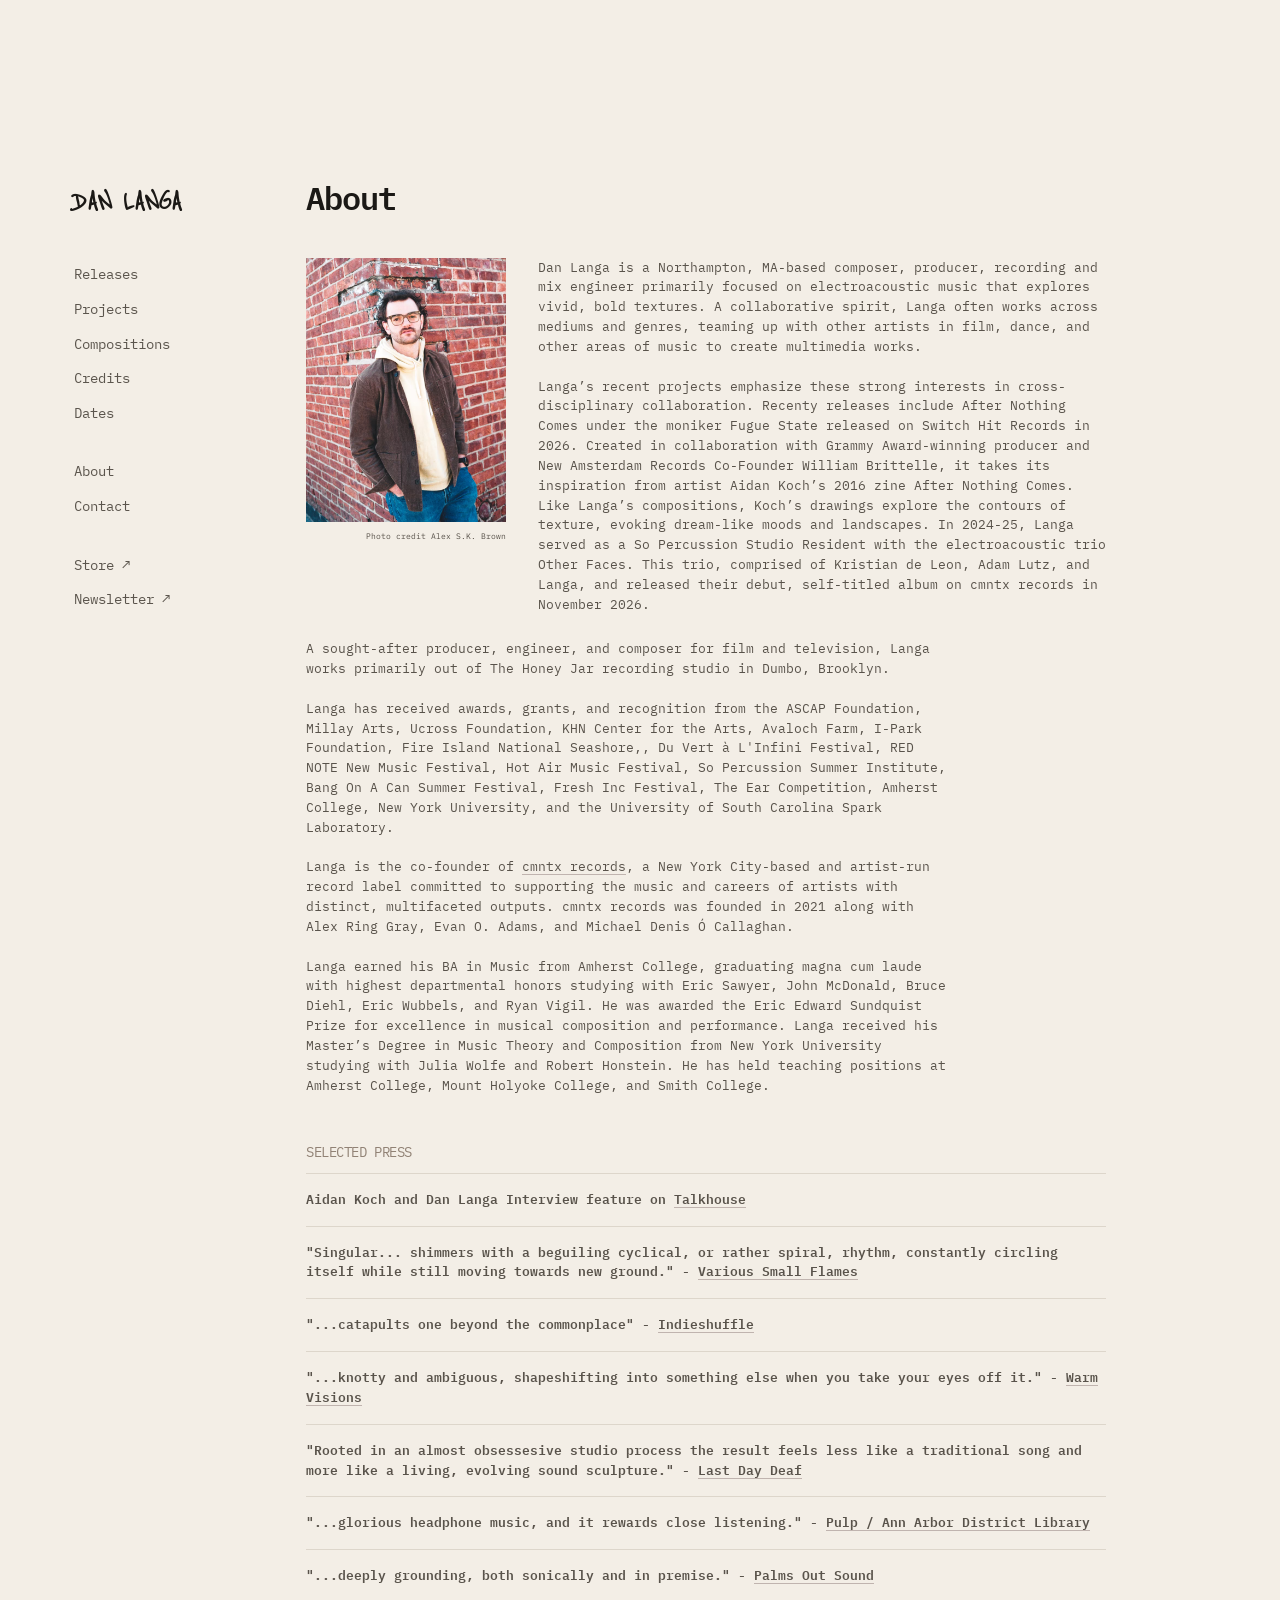
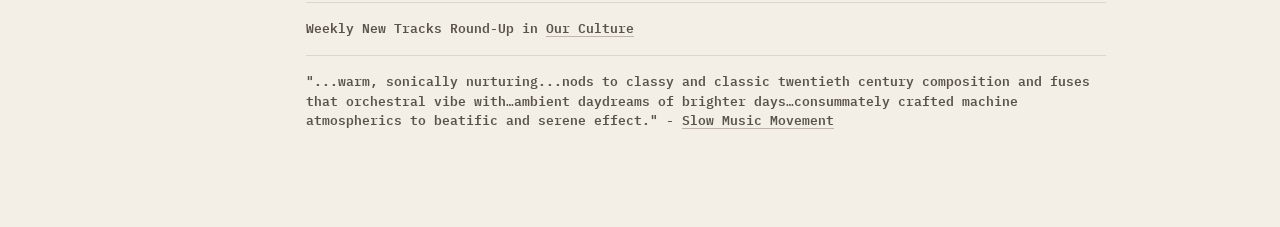
==== commit c81ee2d3: "last things" ====
--- a/about.html
+++ b/about.html
@@ -22,9 +22,9 @@
 <body data-page="home">
   <!--mobile only-->
   <div class="mobile-bar">
-      <a class="title" href="index.html">
-        <span class="title-name" style="padding:0.5rem">DAN LANGA</span>
-      </a>
+    <a class="title" href="index.html">
+      <span class="title-name" style="padding:0.5rem">DAN LANGA</span>
+    </a>
     <button class="menu-btn" type="button" data-menu-toggle aria-expanded="false" aria-controls="sidebar">Menu</button>
   </div>
   <!--universal-->
@@ -39,12 +39,13 @@
         <a href="projects.html">Projects</a>
         <a href="compositions.html">Compositions</a><a href="credits.html">Credits</a>
         <a href="dates.html">Dates</a>
-        <hr>
+        <div style="height:20px"></div>
         <a href="about.html">About</a>
         <a href="contact.html">Contact</a>
-        <hr>
-        <a href="store.html">Store ↗</a>
-        <a href="newsletter.html">Newsletter ↗</a>
+        <div style="height:20px"></div>
+        <a href="https://danlanga.bandcamp.com/merch" target="_blank">Store ↗</a>
+        <a href="https://danlanga.us16.list-manage.com/subscribe?u=081a6517eb65f5830fa1c7b0c&id=927f4ac011"
+          target="_blank">Newsletter ↗</a>
       </nav>
     </aside>
     <main class="content" id="main">
@@ -57,7 +58,7 @@
             <p class="caption">Photo credit Alex S.K.
               Brown</p>
           </div>
-          <p class="lede" >Dan Langa is a Northampton, MA-based composer, producer, recording and mix engineer primarily
+          <p class="lede">Dan Langa is a Northampton, MA-based composer, producer, recording and mix engineer primarily
             focused on electroacoustic music that explores vivid, bold textures. A collaborative spirit, Langa often
             works
             across mediums and genres, teaming up with other artists in film, dance, and other areas of music to create
@@ -117,58 +118,57 @@
             target="_blank">Talkhouse</a>
         </p>
       </article>
-       <article class="item press">
-        <p>"Singular... shimmers with a beguiling cyclical, or rather spiral, rhythm, constantly circling itself while still moving towards new ground." - <a
-            href="https://varioussmallflames.co.uk/2026/03/20/fugue-state-dark/"
+      <article class="item press">
+        <p>"Singular... shimmers with a beguiling cyclical, or rather spiral, rhythm, constantly circling itself while
+          still moving towards new ground." - <a href="https://varioussmallflames.co.uk/2026/03/20/fugue-state-dark/"
             target="_blank">Various Small Flames</a>
         </p>
       </article>
       <article class="item press">
         <p>"...catapults one beyond the commonplace" - <a
-            href="https://www.indieshuffle.com/playlists/oddities-and-rarities"
-            target="_blank">Indieshuffle</a>
+            href="https://www.indieshuffle.com/playlists/oddities-and-rarities" target="_blank">Indieshuffle</a>
         </p>
       </article>
-       <article class="item press">
+      <article class="item press">
         <p>"...knotty and ambiguous, shapeshifting into something else when you take your eyes off it." - <a
             href="https://warmvisions.net/2026/03/25/warm-selections-5-witch-post-tara-clerkin-trio-rachel-lime-m ore/"
             target="_blank">Warm Visions</a>
         </p>
       </article>
-       <article class="item press">
-        <p>"Rooted in an almost obsessesive studio process the result feels less like a traditional song and more like a living, evolving sound sculpture." - <a
-            href="https://lastdaydeaf.com/listening-now-fugue-state-so-what-is-there/"
-            target="_blank">Last Day Deaf</a>
+      <article class="item press">
+        <p>"Rooted in an almost obsessesive studio process the result feels less like a traditional song and more like a
+          living, evolving sound sculpture." - <a
+            href="https://lastdaydeaf.com/listening-now-fugue-state-so-what-is-there/" target="_blank">Last Day Deaf</a>
         </p>
       </article>
-          <article class="item press">
-        <p>"...glorious headphone music, and it rewards close listening." - <a
-            href="https://pulp.aadl.org/node/669424"
+      <article class="item press">
+        <p>"...glorious headphone music, and it rewards close listening." - <a href="https://pulp.aadl.org/node/669424"
             target="_blank">Pulp / Ann Arbor District Library</a>
         </p>
       </article>
-          <article class="item press">
+      <article class="item press">
         <p>"...deeply grounding, both sonically and in premise." - <a
-            href="https://www.palmsout.net/2026/from-the-mailbox-38/"
-            target="_blank">Palms Out Sound</a>
+            href="https://www.palmsout.net/2026/from-the-mailbox-38/" target="_blank">Palms Out Sound</a>
         </p>
       </article>
-        </article>
-        <article class="item press">
+      </article>
+      <article class="item press">
         <p>Weekly New Tracks Round-Up in <a
             href="https://ourculturemag.com/2026/04/16/11-new-songs-out-today-to-listen-to-massive-attack-and-tom-waits-broken-social-scene-and-more/"
             target="_blank">Our Culture</a>
         </p>
       </article>
-       <article class="item press">
-        <p>"...warm, sonically nurturing...nods to classy and classic twentieth century composition and fuses that orchestral vibe with…ambient daydreams of brighter days…consummately crafted machine atmospherics to beatific and serene effect." - <a
+      <article class="item press">
+        <p>"...warm, sonically nurturing...nods to classy and classic twentieth century composition and fuses that
+          orchestral vibe with…ambient daydreams of brighter days…consummately crafted machine atmospherics to beatific
+          and serene effect." - <a
             href="https://www.theslowmusicmovement.org/post/fugue-state-we-are-lasting-electroacoustic/"
             target="_blank">Slow Music Movement</a>
         </p>
       </article>
-   
-    
-   
+
+
+
 
     </main>
   </div>
--- a/css/styles.css
+++ b/css/styles.css
@@ -16,14 +16,17 @@
   --font-hw: "Reenie Beanie", cursive;
   --w: 800px;
 }
+
 *,
 *::before,
 *::after {
   box-sizing: border-box;
 }
+
 html {
   scroll-behavior: smooth;
 }
+
 body {
   margin: 0;
   min-height: 100vh;
@@ -32,28 +35,31 @@
   background: var(--bg);
   line-height: 1.55;
 }
+
 img {
   flex-grow: 1;
   max-width: 100%;
   display: block;
 }
+
 a {
   color: inherit;
   text-underline-offset: .2rem;
-  text-decoration:underline;
+  text-decoration: underline;
   text-decoration-color: #c0b4af;
 }
 
 hr {
-    color: var(--sidebar-muted);
-    border-bottom: 1px solid var(--sidebar-muted);
+  color: var(--sidebar-muted);
+  border-bottom: 1px solid var(--sidebar-muted);
 }
 
 .layout {
   display: flex;
   min-height: 100vh;
-  justify-content:center;
-}
+  justify-content: center;
+}
+
 .sidebar {
   position: sticky;
   top: 0;
@@ -67,6 +73,7 @@
   padding: 20vh 64px 80px 64px;
   z-index: 40;
 }
+
 .title {
   text-decoration: none;
   margin-bottom: 36px;
@@ -75,18 +82,21 @@
 .mobile-bar .title {
   margin-bottom: 0px;
 }
+
 .title-name {
   font-family: var(--font-hw);
   font-size: 1.75rem;
   font-weight: 600;
   text-transform: uppercase;
 }
+
 .nav {
   font-family: var(--font-sans);
   display: flex;
   flex-direction: column;
   gap: 4px;
 }
+
 .nav a {
   text-decoration: none;
   color: var(--sidebar-muted);
@@ -94,6 +104,7 @@
   border-radius: 10px;
   font-size: 0.85rem;
 }
+
 .nav a:hover,
 .nav a:focus-visible {
   color: var(--sidebar-text);
@@ -123,6 +134,7 @@
   font: inherit;
   cursor: pointer;
 }
+
 .overlay {
   display: none;
   position: fixed;
@@ -130,17 +142,19 @@
   background: rgba(22, 29, 26, 0.45);
   z-index: 30;
 }
+
 .content {
   flex: 1;
   min-width: 0;
   max-width: 1000px;
   padding: 20vh 64px 80px 64px;
-  width:  100%;
+  width: 100%;
   display: flex;
   flex-direction: column;
   align-items: center;
-  transform:translateX(-64px)
-}
+  transform: translateX(-64px)
+}
+
 .hero {
   width: 100%;
   max-width: var(--w);
@@ -155,32 +169,36 @@
   font-weight: 550;
   line-height: 1.15;
 }
+
 h1 {
   font-family: var(--font-sans);
   margin: 0 0 16px;
 }
+
 h2 {
   font-size: 1.6rem;
   margin: 0 0 12px;
 }
+
 h3 {
   font-size: 1rem;
   margin: 0 0 8px;
 }
+
 .lede {
-    font-size: .8rem;
+  font-size: .8rem;
   color: var(--muted);
   margin: 0;
   align-self: flex-end;
 }
 
 .eyebrow {
-    text-align:left;
-    width:100%;
-    font-size:.8rem;
-    font-weight:600;
-    margin:.5rem 0;
-    max-width:var(--w)
+  text-align: left;
+  width: 100%;
+  font-size: .8rem;
+  font-weight: 600;
+  margin: .5rem 0;
+  max-width: var(--w)
 }
 
 .item {
@@ -203,7 +221,7 @@
   flex: 2;
   margin: 0;
   color: var(--muted);
-  font-size:.8rem
+  font-size: .8rem
 }
 
 .item a {
@@ -220,90 +238,92 @@
 
 
 .credits a {
-    text-align: center;
+  text-align: center;
 }
 
 .item .img {
-    flex: 1;
-    width: 100%;
-    align-self: start;
+  flex: 1;
+  width: 100%;
+  align-self: start;
 }
 
 .credits .img {
-    flex: 0.5;
-    width: 100%;
-    align-self: start;
+  flex: 0.5;
+  width: 100%;
+  align-self: start;
 }
 
 .credits {
-    padding: .5rem 0;
+  padding: .5rem 0;
 }
 
 .item .item-end {
-    text-align: end;
-    flex:1.5;
+  text-align: end;
+  flex: 1.5;
 }
 
 .item .release {
-    flex: 1.5
-}
-
-.item .release h3{
-    font-size: 1rem;
-    margin-bottom: 4px;
-}
-
-.item .composition h3{
-    font-size: 1rem;
-}
-
-.item .release p{
-    flex: 0.5
+  flex: 1.5
+}
+
+.item .release h3 {
+  font-size: 1rem;
+  margin-bottom: 4px;
+}
+
+.item .composition h3 {
+  font-size: 1rem;
+}
+
+.item .release p {
+  flex: 0.5
 }
 
 .item .release-btn {
-    flex: 1;
-    display: flex;
-    justify-content: end;
-    align-items: end;
- 
+  flex: 1;
+  display: flex;
+  justify-content: end;
+  align-items: end;
+
 
 }
 
 
 
 .tracks {
-padding: .6rem 0;
-display:flex;
-flex-direction:column;
-gap:8px
-
+  padding: .6rem 0;
+  display: flex;
+  flex-direction: column;
+  gap: 8px
 }
 
 .composition {
-    flex: 5
+  flex: 5
 }
 
 .date {
-    display: grid;
-    grid-template-columns: 2fr 1fr 1fr 1fr;
-  grid-template-rows: auto; /* or a specific height */
+  display: grid;
+  grid-template-columns: 2fr 1fr 1fr 1fr;
+  grid-template-rows: auto;
+  /* or a specific height */
 }
 
 .date h3 {
-    font-size:1rem;
-    font-weight:500;
-    margin-top:8px;
+  font-size: 1rem;
+  font-weight: 500;
+  margin-top: 8px;
 }
 
 .program-note {
-    flex: 3;
-}
+  flex: 3;
+}
+
 .stack {
   display: grid;
   gap: 16px;
   max-width: 760px;
 }
+
 .section {
   margin-top: 40px;
 }
@@ -313,13 +333,16 @@
   padding: 0;
   list-style: none;
 }
+
 .list li {
   padding: 16px 0;
   border-bottom: 1px solid var(--line);
 }
+
 .list li:first-child {
   padding-top: 0;
 }
+
 .muted {
   color: var(--muted);
 }
@@ -329,11 +352,13 @@
   gap: 14px;
   max-width: 520px;
 }
+
 label {
   display: grid;
   gap: 6px;
   font-size: 0.9rem;
 }
+
 input,
 textarea,
 select {
@@ -343,10 +368,12 @@
   border: 1px solid var(--line);
   background: #fff;
 }
+
 textarea {
   min-height: 140px;
   resize: vertical;
 }
+
 button[type="submit"] {
   appearance: none;
   border: 0;
@@ -358,76 +385,88 @@
   cursor: pointer;
   justify-self: start;
 }
+
 button[type="submit"]:hover {
   background: var(--accent);
 }
 
 .about {
   display: flex;
-  flex-direction:row;
+  flex-direction: row;
   gap: 2rem;
 }
 
 .caption {
 
-font-size:.5rem;
-text-align:right;
-color:var(--muted);
-margin-top:.5rem;
+  font-size: .5rem;
+  text-align: right;
+  color: var(--muted);
+  margin-top: .5rem;
 
 }
 
 @media (max-width: 900px) {
 
   .caption {
-    text-align:left;
-  }
+    text-align: left;
+  }
+
   .about {
     flex-direction: column;
   }
 
-  .past p, h3 {
-  padding-bottom:0.5rem;
-}
-
- 
+  .past p,
+  h3 {
+    padding-bottom: 0.5rem;
+  }
+
+
   .item .item-end {
     text-align: start;
-    flex:1.5;
-}
-
-.sidebar .title {
-display: none;
-}
-
-.filler {
-  display:none;
-};
+    flex: 1.5;
+  }
+
+  .sidebar .title {
+    display: none;
+  }
+
+  .filler {
+    display: none;
+  }
+
+  ;
+
   .about {
 
-  flex-direction:column;
-
-}
+    flex-direction: column;
+
+  }
 
   .mobile-bar {
     display: flex;
   }
+
   .layout {
     display: block;
   }
+
   .sidebar {
+    z-index: 9999;
     position: fixed;
     left: 0;
     top: 0;
     transform: translateX(-105%);
     transition: transform 0.22s ease;
   }
+
   body.nav-open .sidebar {
     transform: translateX(0);
   }
+
   body.nav-open .overlay {
     display: block;
   }
+
   .content {
     padding: 28px 18px 64px;
     transform: none;
@@ -446,277 +485,333 @@
 
 /* Reset the button so it looks like your current .btn div */
 button.btn {
-    font: inherit;
-    color: inherit;
-    border: 0;.item { flex-wrap: wrap; }
-    cursor: pointer;
-    background-color: transparent;
+  font: inherit;
+  color: inherit;
+  border: 0;
+
+  .item {
+    flex-wrap: wrap;
+  }
+
+  cursor: pointer;
+  background-color: transparent;
 }
 
 
 /* Expandable region: spans every column of the article's grid */
 .details {
-    flex: 0 0 100%;
-    display: grid;
-    grid-template-rows: 0fr;
-    /* transition: grid-template-rows 0.4s ease; */
-}
+  flex: 0 0 100%;
+  display: grid;
+  grid-template-rows: 0fr;
+  /* transition: grid-template-rows 0.4s ease; */
+}
+
 .item.is-open .details {
-    grid-template-rows: 1fr;
-}
+  grid-template-rows: 1fr;
+}
+
 .details-inner {
-    overflow: hidden;
-    min-height: 0; /* required for the 0fr collapse to work */
+  overflow: hidden;
+  min-height: 0;
+  /* required for the 0fr collapse to work */
 }
 
 .details-columns {
-    display: grid;
-    grid-template-columns: 1fr 1fr;
-    gap: 3rem;
-    padding: 1.5rem 0 1.25rem;
+  display: grid;
+  grid-template-columns: 1fr 1fr;
+  gap: 3rem;
+  padding: 1.5rem 0 1.25rem;
 }
 
 @media (max-width: 700px) {
-    .details-columns { grid-template-columns: 1fr; gap: 0; }
+  .details-columns {
+    grid-template-columns: 1fr;
+    gap: 0;
+  }
 }
 
 @media (prefers-reduced-motion: reduce) {
-    .details { transition: none; }
+  .details {
+    transition: none;
+  }
 }
 
 .program-note {
-    margin-top: 4px;
+  margin-top: 4px;
 }
 
 
 
 .program-note summary {
-    cursor: pointer;
-    list-style: none;
-    display: inline-block;
+  cursor: pointer;
+  list-style: none;
+  display: inline-block;
 }
 
 .program-note summary::-webkit-details-marker {
-    display: none;
+  display: none;
 }
 
 .program-note summary::after {
-    content: " +";
+  content: " +";
 }
 
 .program-note[open] summary::after {
-    content: " −";
+  content: " −";
 }
 
 .program-note p {
-    margin-top: 10px;
+  margin-top: 10px;
 }
 
 summary {
   font-size: .8rem;
   color: var(--muted);
-     text-underline-offset: .2rem;
-    text-decoration: underline;
-    text-decoration-color: #c0b4af;
-    user-select: none
+  text-underline-offset: .2rem;
+  text-decoration: underline;
+  text-decoration-color: #c0b4af;
+  user-select: none
 }
 
 .past {
   display: flex;
   flex-direction: column;
   align-items: start;
-  margin-bottom:4px;
+  margin-bottom: 4px;
 }
 
 .past p {
-  margin-bottom:6px;
+  margin-bottom: 6px;
 }
 
 .about-btn {
-    background: none;
-    border: none;
-    padding: 0;
-    font: inherit;
-    color: inherit;
-    cursor: pointer;
-    text-align: left;
+  background: none;
+  border: none;
+  padding: 0;
+  font: inherit;
+  color: inherit;
+  cursor: pointer;
+  text-align: left;
 }
 
 .about-btn::after {
-    content: " +";
+  content: " +";
 }
 
 .item.is-open .about-btn::after {
-    content: " −";
+  content: " −";
 }
 
 .about-btn:focus-visible {
-    outline: 2px solid currentColor;
-    outline-offset: 2px;
+  outline: 2px solid currentColor;
+  outline-offset: 2px;
 }
 
 button.btn {
-    font: inherit;
-    color: inherit;
-    border: 0;
-    cursor: pointer;
-    background-color: transparent;
-        font-size:.8rem;
-          text-underline-offset: .2rem;
-  text-decoration:underline;
+  font: inherit;
+  color: inherit;
+  border: 0;
+  cursor: pointer;
+  background-color: transparent;
+  font-size: .8rem;
+  text-underline-offset: .2rem;
+  text-decoration: underline;
   text-decoration-color: #c0b4af;
 
 }
 
- .track-btn {
-            background: #78716d;
-            border: 0;
-            padding: 0px 4px 0px 5px;
-            width: 1.5em;
-            text-align: left;
-            font: inherit;
-            color: #ffffff;
-            border-radius: 4px;
-            cursor: pointer;
-        }
-
-        /* Track rows: button stays left, title wraps to its right */
-        .tracks p {
-            display: flex;
-            align-items: flex-start;
-            gap: .5em;
-            width: fit-content;
-            max-width: 100%;
-            padding-right: .5em;
-            border-radius: 4px;
-        }
-
-        .track-btn {
-            flex: none;
-            /* don't let the button shrink or get pushed */
-        }
-
-        /* Playing state: dark background covers the whole row, text turns white */
-        .tracks p:has(.track-btn.is-playing) {
-            background: #78716d;
-            /* same as the button; swap for a darker shade if you like */
-            color: #fff;
-        }
-
-        .track-btn:focus-visible,
-        .player-btn:focus-visible {
-            outline: 2px solid currentColor;
-            outline-offset: 2px;
-        }
-
-        .track-btn.is-playing {
-            padding-top: 2.5px;
-            padding-bottom: 0px;
-            /* pushes the ❚❚ glyph up by roughly this amount */
-            line-height: 1;
-            padding-left: 4px
-        }
-
-        /* Sticky bottom player: slides up the first time a track is played */
-        .player {
-            position: fixed;
-            left: 0;
-            right: 0;
-            bottom: 0;
-            z-index: 100;
-            display: flex;
-            align-items: center;
-            gap: 1rem;
-            padding: .75rem 1.25rem;
-            background: var(--bg, Canvas);
-            color: var(--fg, CanvasText);
-            border-top: 1px solid currentColor;
-            font: inherit;
-            transform: translateY(100%);
-        }
-
-        .player.is-active {
-            transform: translateY(0);
-        }
-
-        .player-btn {
-            background: none;
-            border: 1px solid currentColor;
-            border-radius: 50%;
-            width: 2.25rem;
-            height: 2.25rem;
-            flex: none;
-            font: inherit;
-            color: inherit;
-            cursor: pointer;
-        }
-
-        .player-info {
-            min-width: 0;
-            flex: 0 1 18rem;
-            display: flex;
-            flex-direction: column;
-            line-height: 1.25;
-        }
-
-        .player-label {
-            font-size: .75em;
-            opacity: .65;
-            text-transform: uppercase;
-            letter-spacing: .05em;
-        }
-
-        .player-title,
-        .player-release {
-            white-space: nowrap;
-            overflow: hidden;
-            text-overflow: ellipsis;
-        }
-
-        .player-release {
-            font-size: .85em;
-            opacity: .75;
-        }
-
-        .player-seek {
-            flex: 1 1 auto;
-            min-width: 0;
-            accent-color: currentColor;
-            cursor: pointer;
-        }
-
-        .player-time {
-            flex: none;
-            font-variant-numeric: tabular-nums;
-            font-size: .85em;
-        }
-
-        body.has-player {
-            padding-bottom: 4.5rem;
-        }
-
-        @media (max-width: 600px) {
-            .player {
-                gap: .6rem;
-                padding: .6rem .75rem;
-            }
-
-            .player-time {
-                display: none;
-            }
-
-            .player-info {
-                flex-basis: 8rem;
-            }
-        }
-
-        @media (prefers-reduced-motion: reduce) {
-            .player {
-                transition: none;
-            }
-        }
-
-        .press {
-          font-weight:600;
-     
-        }+.track-btn {
+  background: #9c938e;
+  border: 0;
+  padding: 0px 4px 0px 5px;
+  width: 1.5em;
+  text-align: left;
+  font: inherit;
+  color: #ffffff;
+  border-radius: 4px;
+  cursor: pointer;
+}
+
+/* Track rows: button stays left, title wraps to its right */
+.tracks p {
+  display: flex;
+  align-items: flex-start;
+  gap: .5em;
+  width: fit-content;
+  max-width: 100%;
+  padding-right: .5em;
+  border-radius: 4px;
+}
+
+.track-btn {
+  flex: none;
+  /* don't let the button shrink or get pushed */
+}
+
+/* Playing state: dark background covers the whole row, text turns white */
+.tracks p:has(.track-btn.is-playing) {
+  background: #9c938e;
+  /* same as the button; swap for a darker shade if you like */
+  color: #fff;
+}
+
+.track-btn:focus-visible,
+.player-btn:focus-visible {
+  outline: 2px solid currentColor;
+  outline-offset: 2px;
+}
+
+.track-btn.is-playing {
+  padding-top: 2.5px;
+  padding-bottom: 0px;
+  /* pushes the ❚❚ glyph up by roughly this amount */
+  line-height: 1;
+  padding-left: 4px
+}
+
+/* Sticky bottom player: slides up the first time a track is played */
+.player {
+  position: fixed;
+  left: 0;
+  right: 0;
+  bottom: 0;
+  z-index: 100;
+  display: flex;
+  align-items: center;
+  gap: 1rem;
+  padding: .75rem 1.25rem;
+  background: var(--bg, Canvas);
+  color: var(--fg, CanvasText);
+  border-top: 1px solid currentColor;
+  font: inherit;
+  transform: translateY(100%);
+}
+
+.player.is-active {
+  transform: translateY(0);
+}
+
+.player-btn {
+  background: none;
+  border: 1px solid currentColor;
+  border-radius: 50%;
+  width: 2.25rem;
+  height: 2.25rem;
+  flex: none;
+  padding: 0;
+  /* remove default button padding */
+  display: grid;
+  /* center the glyph exactly */
+  place-items: center;
+  font: inherit;
+  font-size: .9rem;
+  line-height: 1;
+  font-variant-emoji: text;
+  /* ask for text-style glyphs, not emoji */
+  color: inherit;
+  cursor: pointer;
+}
+
+.player-btn {
+  position: relative;
+  font-size: 0;
+  /* hide the text glyph */
+}
+
+/* Play triangle */
+.player-btn::before {
+  content: "";
+  position: absolute;
+  top: 50%;
+  left: 50%;
+  width: .8rem;
+  height: .9rem;
+  background: currentColor;
+  clip-path: polygon(0 0, 100% 50%, 0 100%);
+  transform: translate(-40%, -50%);
+  /* nudged right so it looks centered */
+}
+
+/* Pause bars */
+.player-btn[aria-label="Pause"]::before {
+  width: .75rem;
+  height: .85rem;
+  clip-path: none;
+  background: linear-gradient(to right,
+      currentColor 0 35%, transparent 35% 65%, currentColor 65% 100%);
+  transform: translate(-50%, -50%);
+}
+
+.player-info {
+  min-width: 0;
+  flex: 0 1 18rem;
+  display: flex;
+  flex-direction: column;
+  line-height: 1.25;
+}
+
+.player-label {
+  font-size: .75em;
+  opacity: .65;
+  text-transform: uppercase;
+  letter-spacing: .05em;
+}
+
+.player-title,
+.player-release {
+  white-space: nowrap;
+  overflow: hidden;
+  text-overflow: ellipsis;
+}
+
+.player-release {
+  font-size: .85em;
+  opacity: .75;
+}
+
+.player-seek {
+  flex: 1 1 auto;
+  min-width: 0;
+  accent-color: currentColor;
+  cursor: pointer;
+}
+
+.player-time {
+  flex: none;
+  font-variant-numeric: tabular-nums;
+  font-size: .85em;
+}
+
+body.has-player {
+  padding-bottom: 4.5rem;
+}
+
+@media (max-width: 600px) {
+
+  .tracks p {
+    font-size:.9rem;
+  }
+  .player {
+    gap: .6rem;
+    padding: .6rem .75rem;
+  }
+
+  .player-time {
+    display: none;
+  }
+
+  .player-info {
+    flex-basis: 8rem;
+  }
+}
+
+@media (prefers-reduced-motion: reduce) {
+  .player {
+    transition: none;
+  }
+}
+
+.press {
+  font-weight: 600;
+
+}
